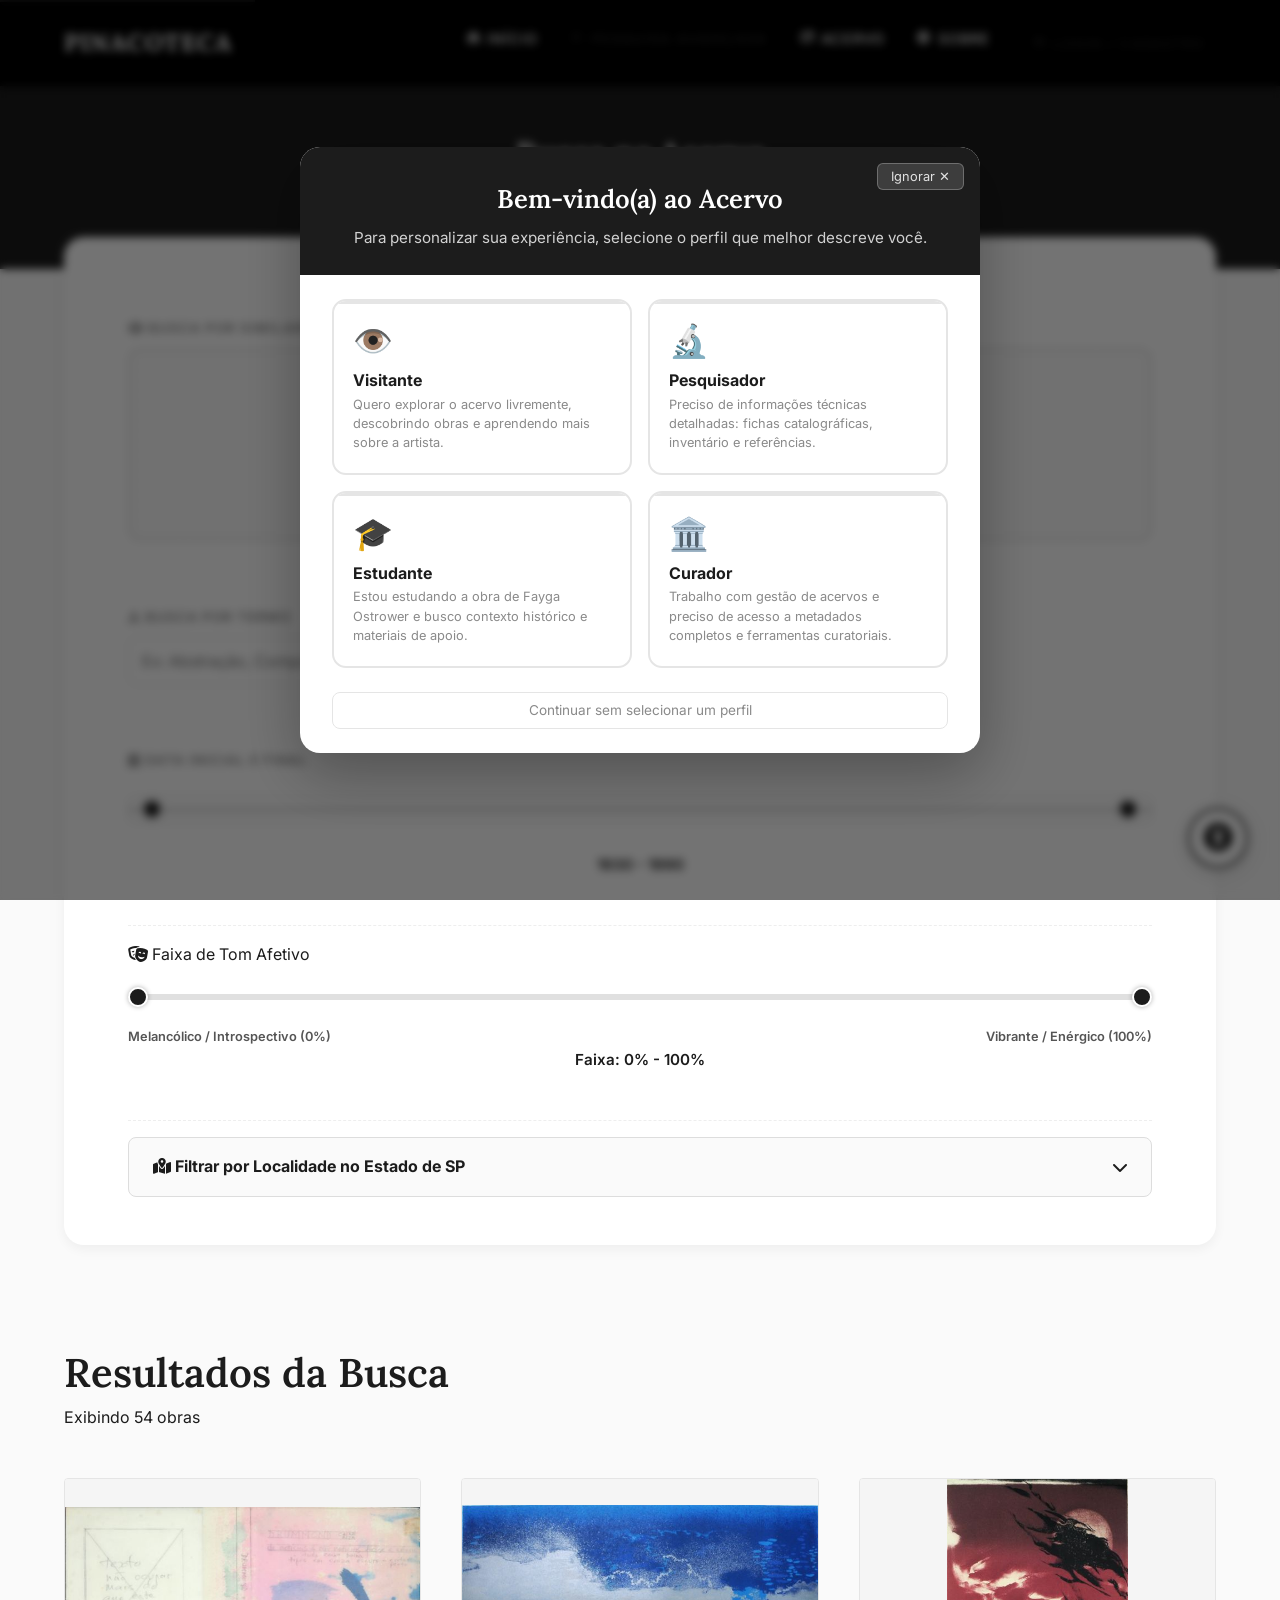
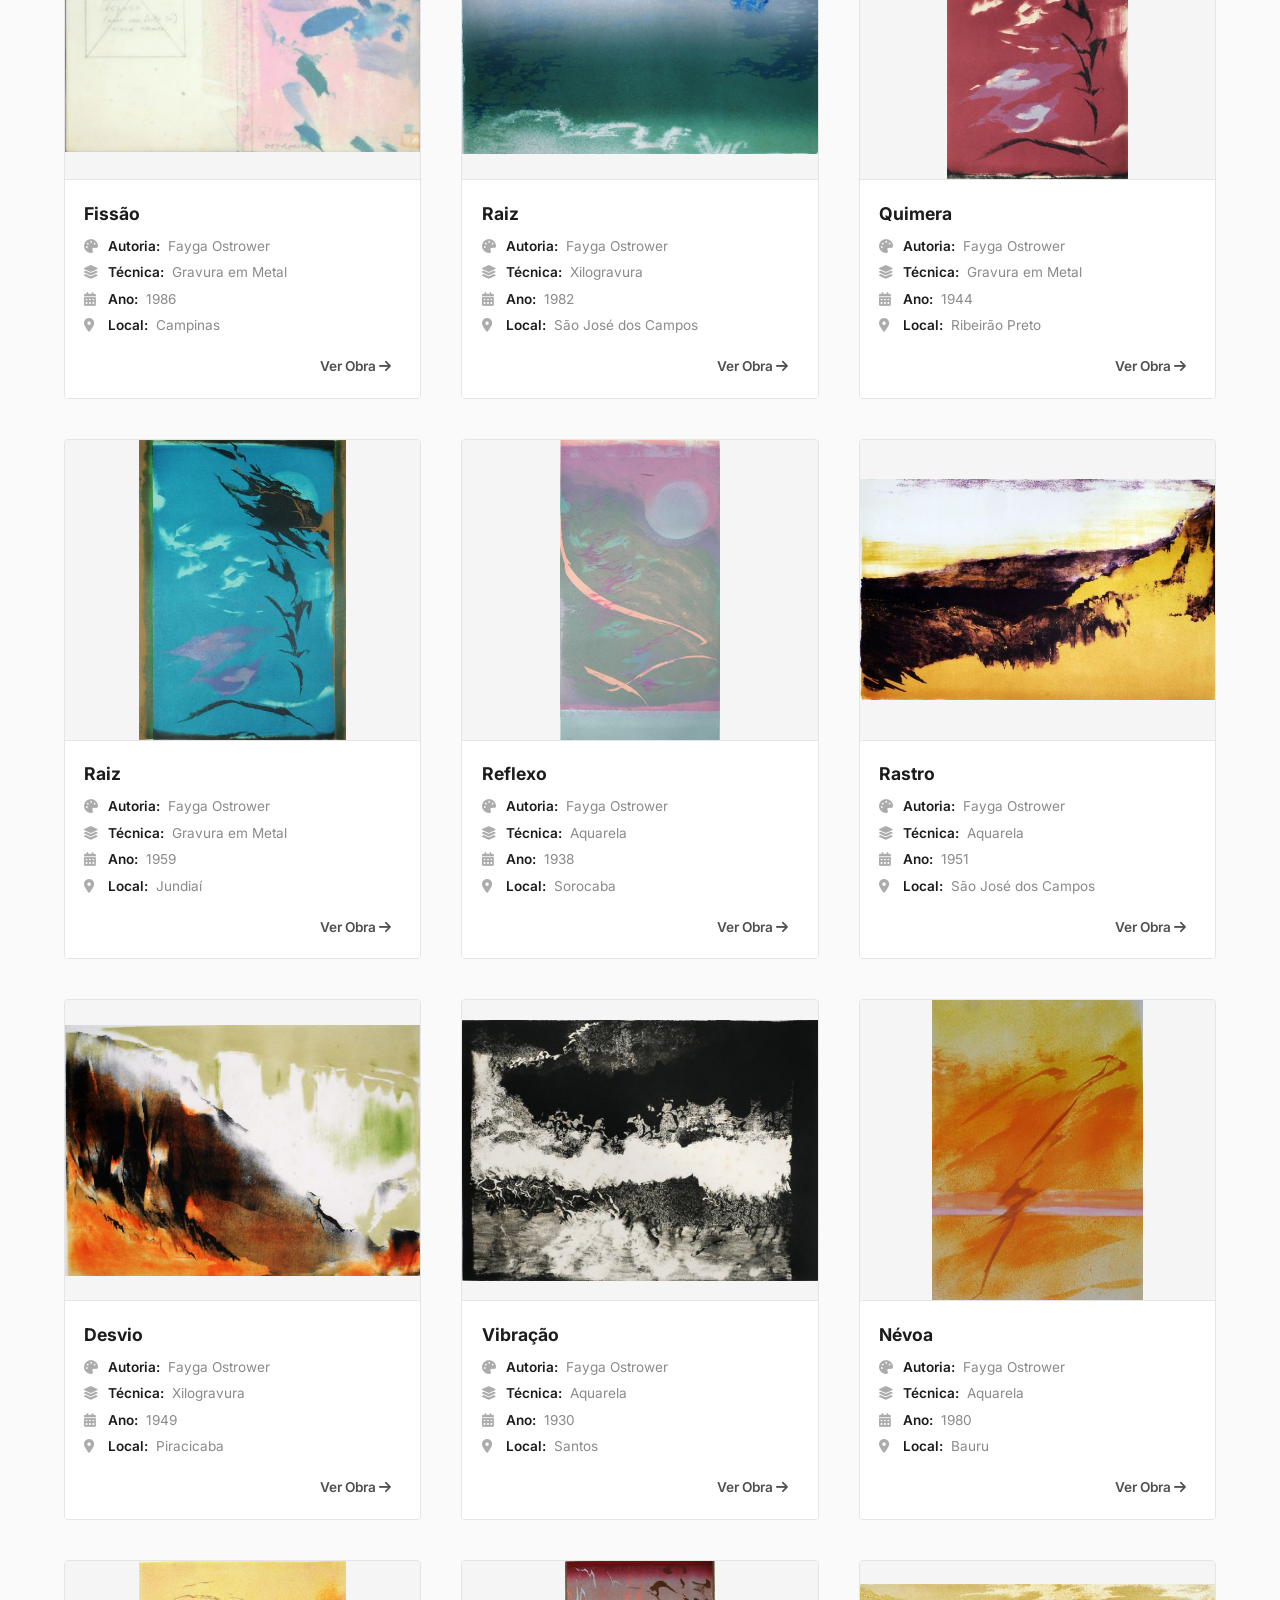
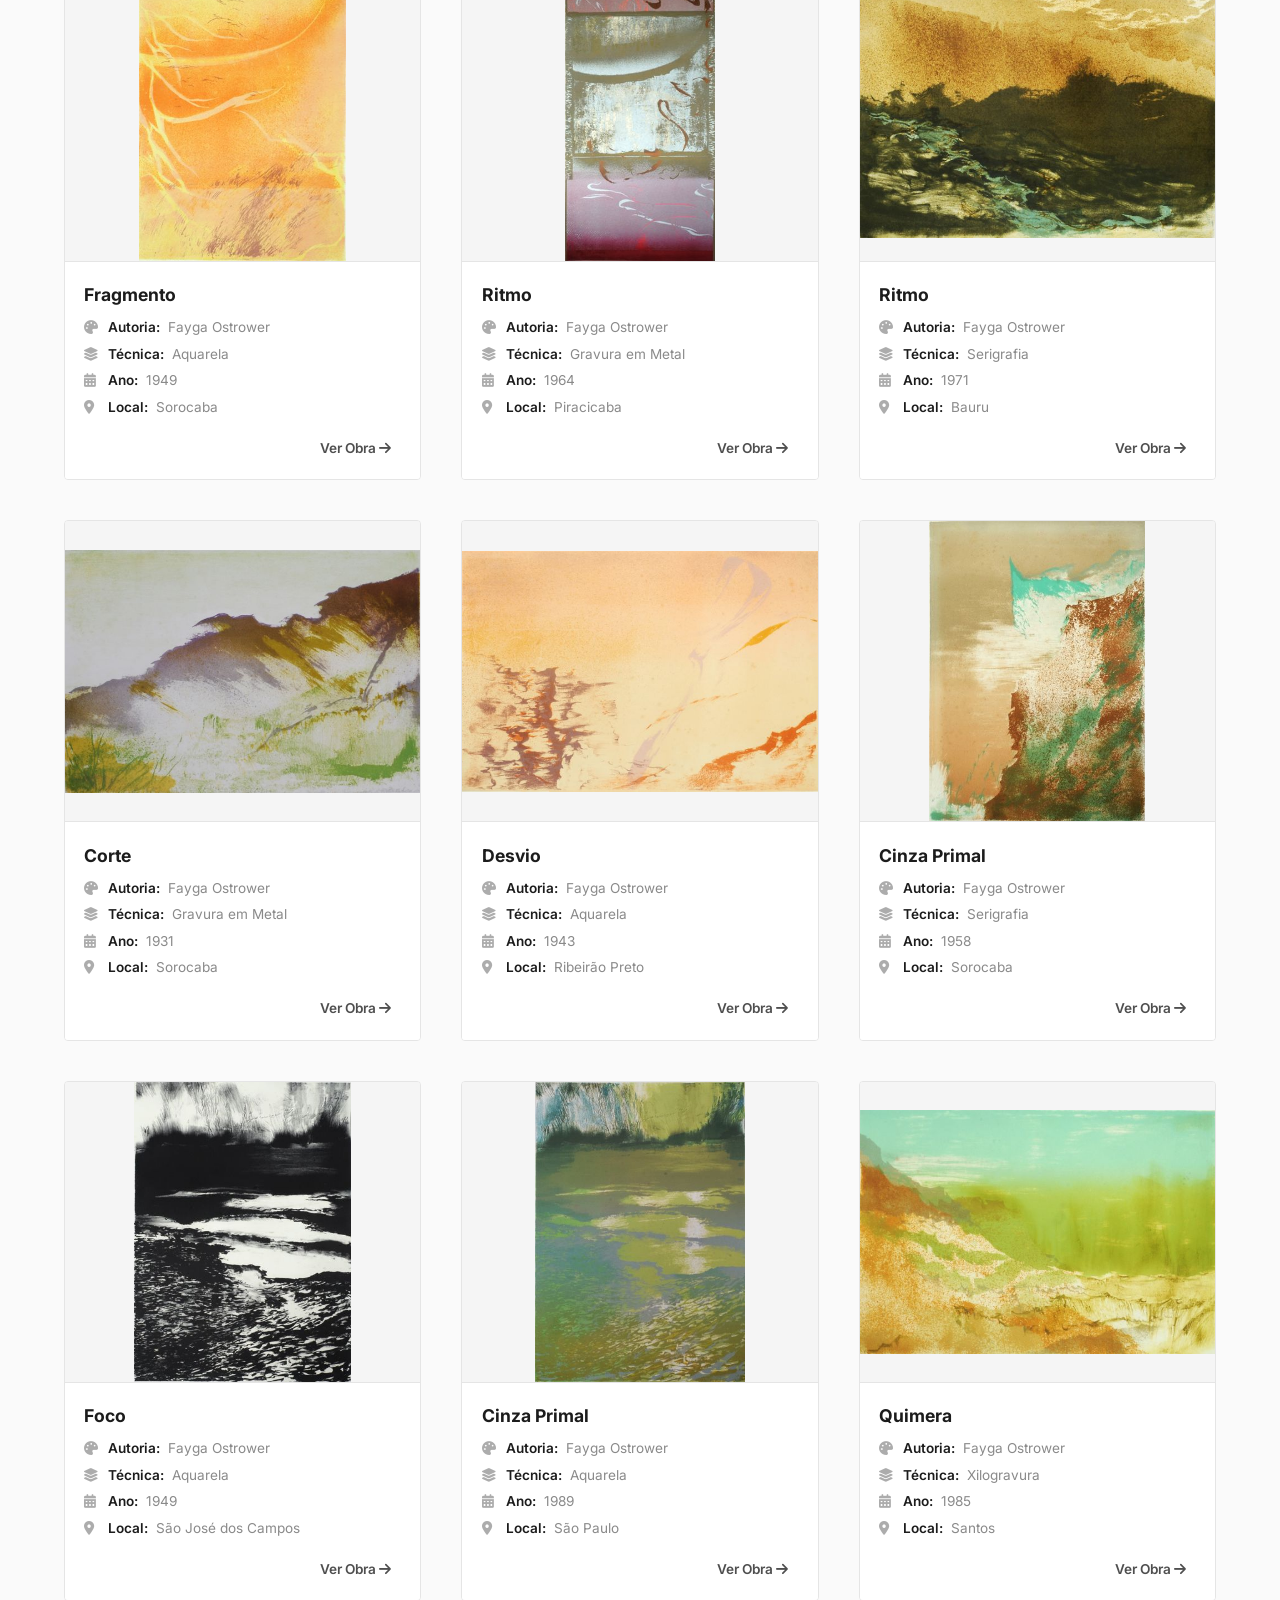
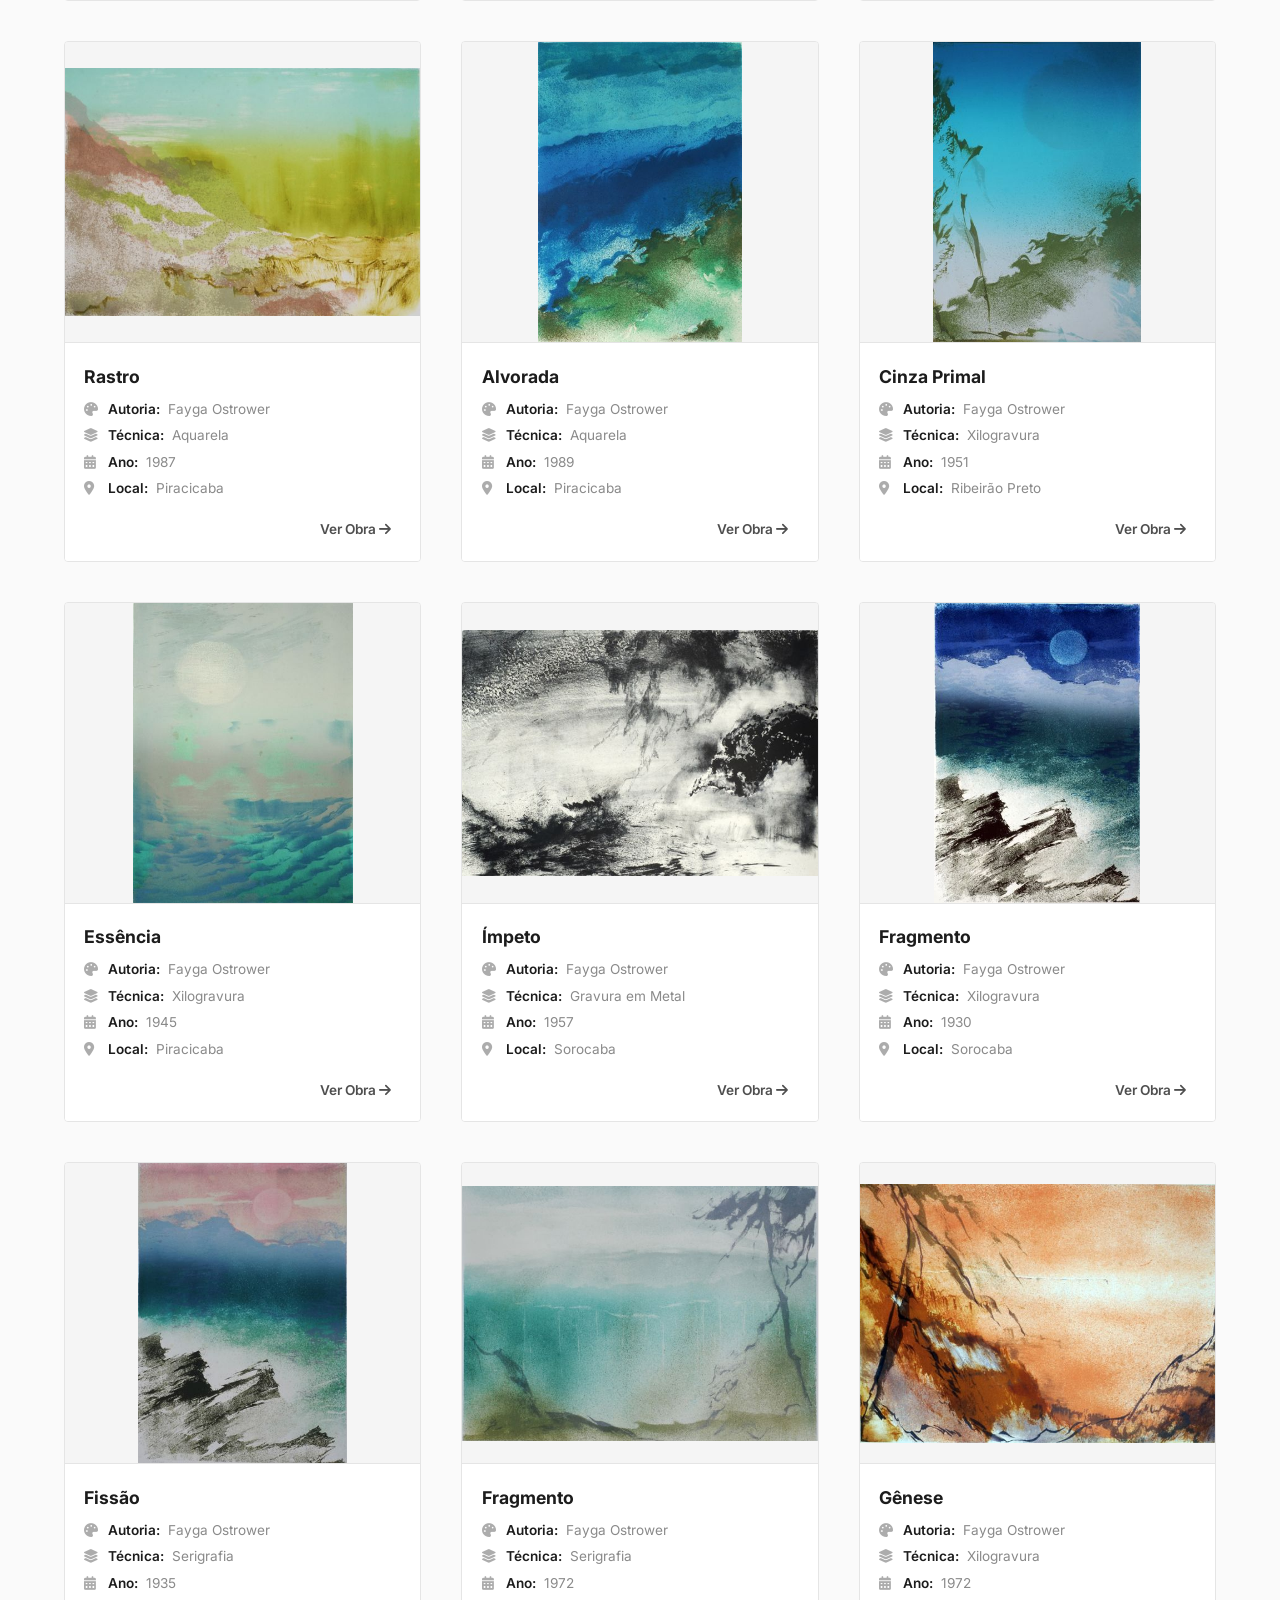
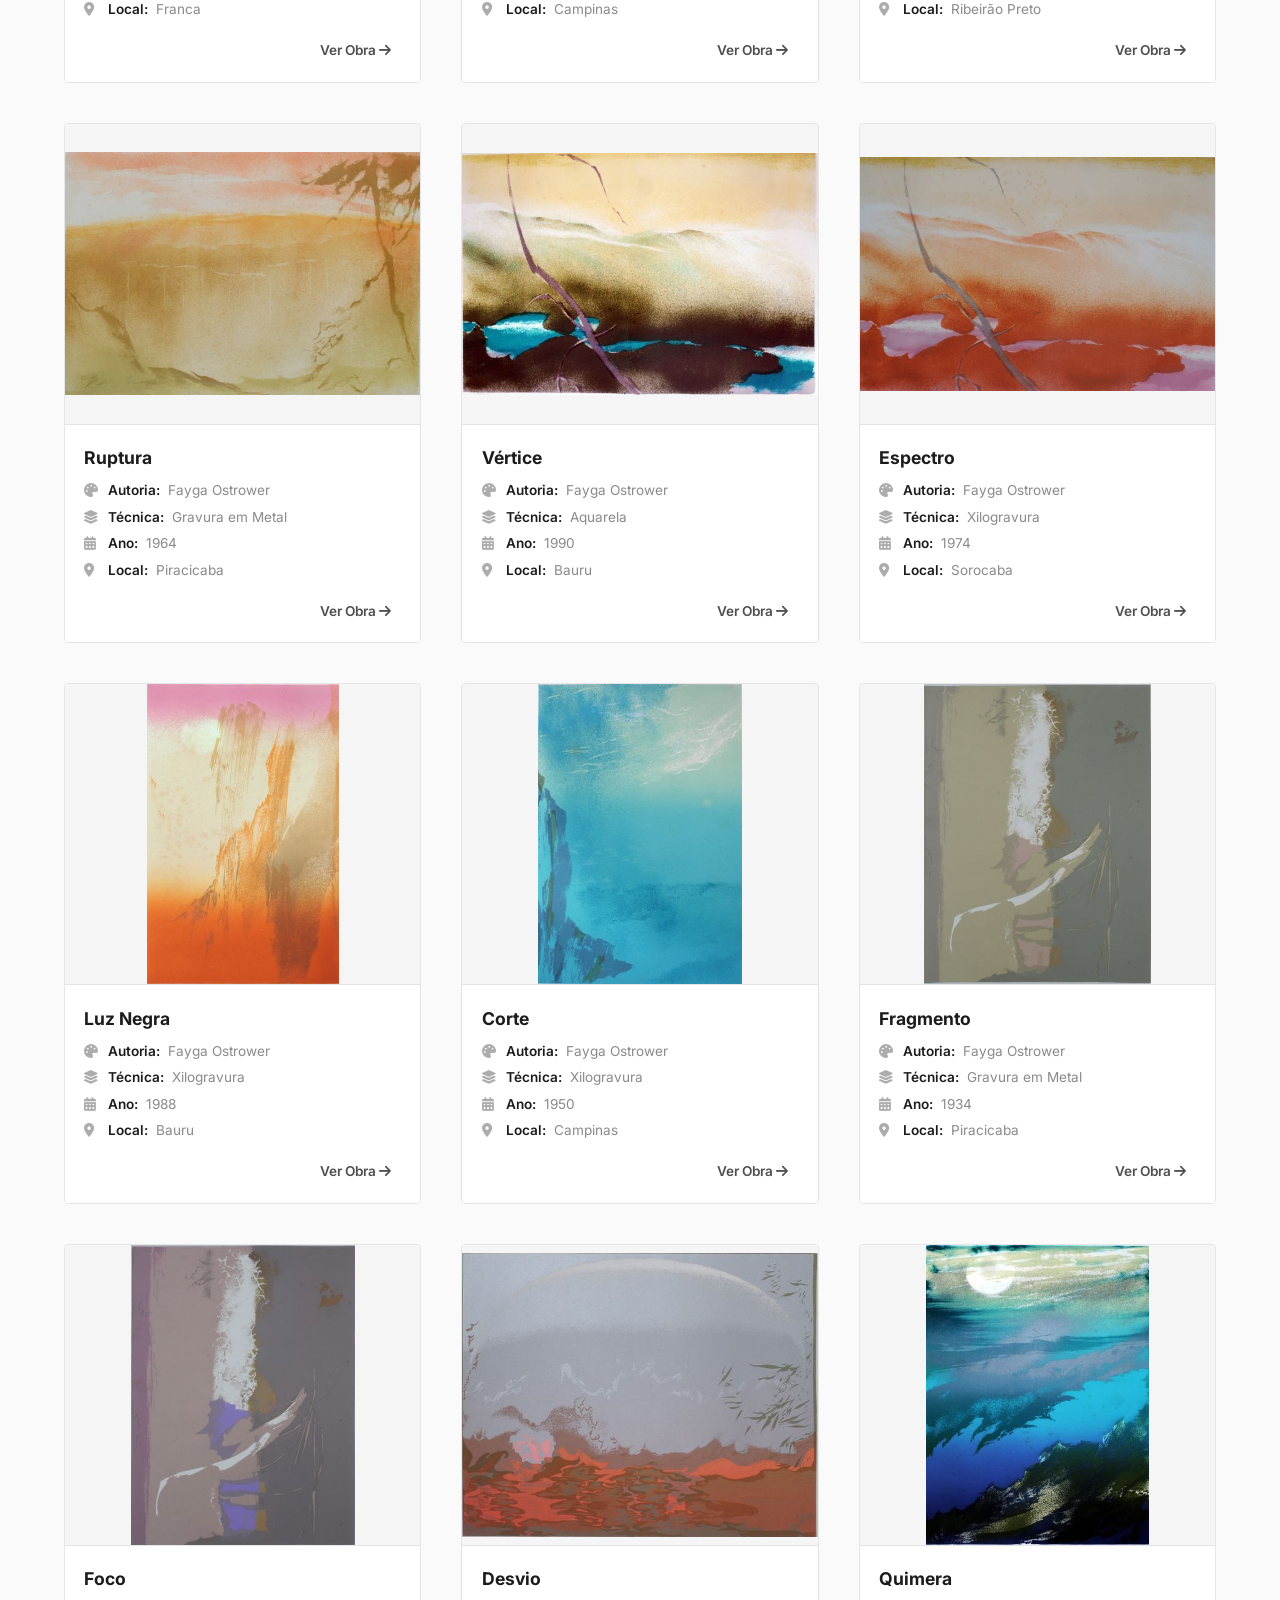
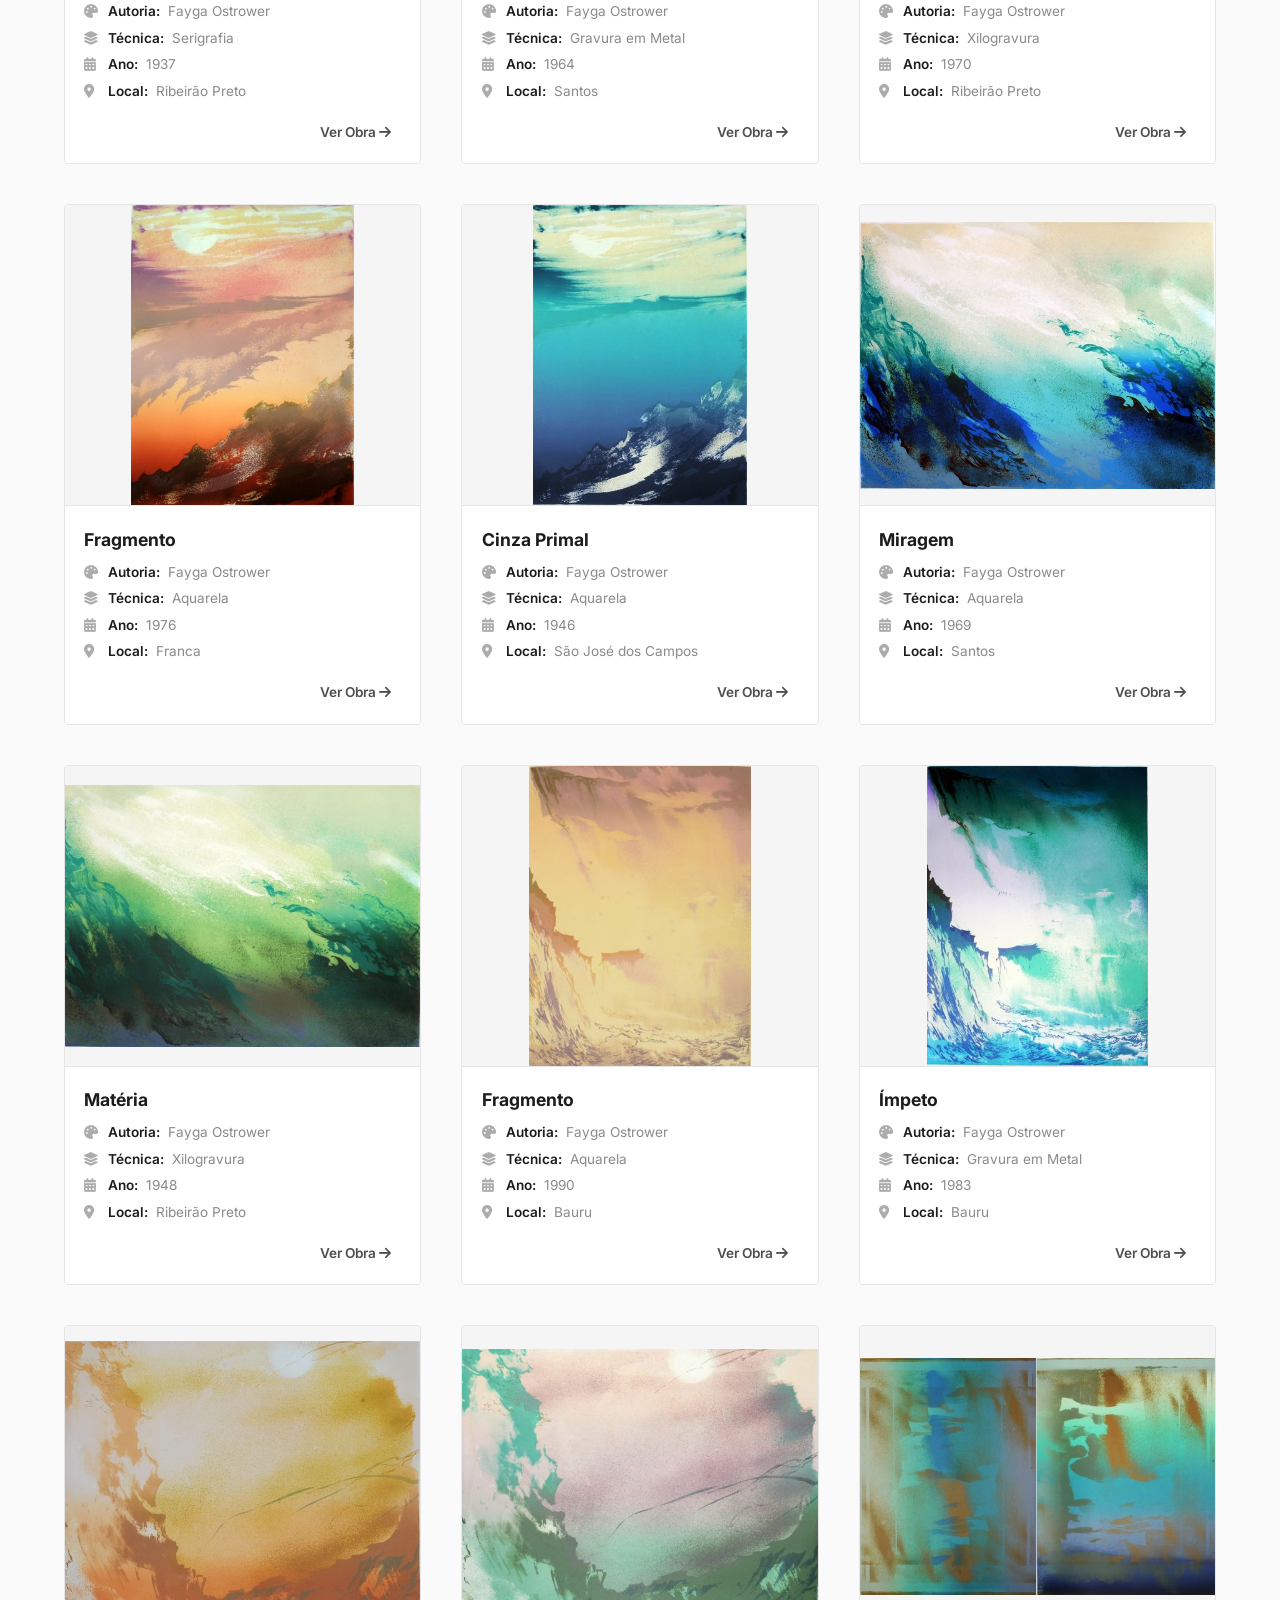
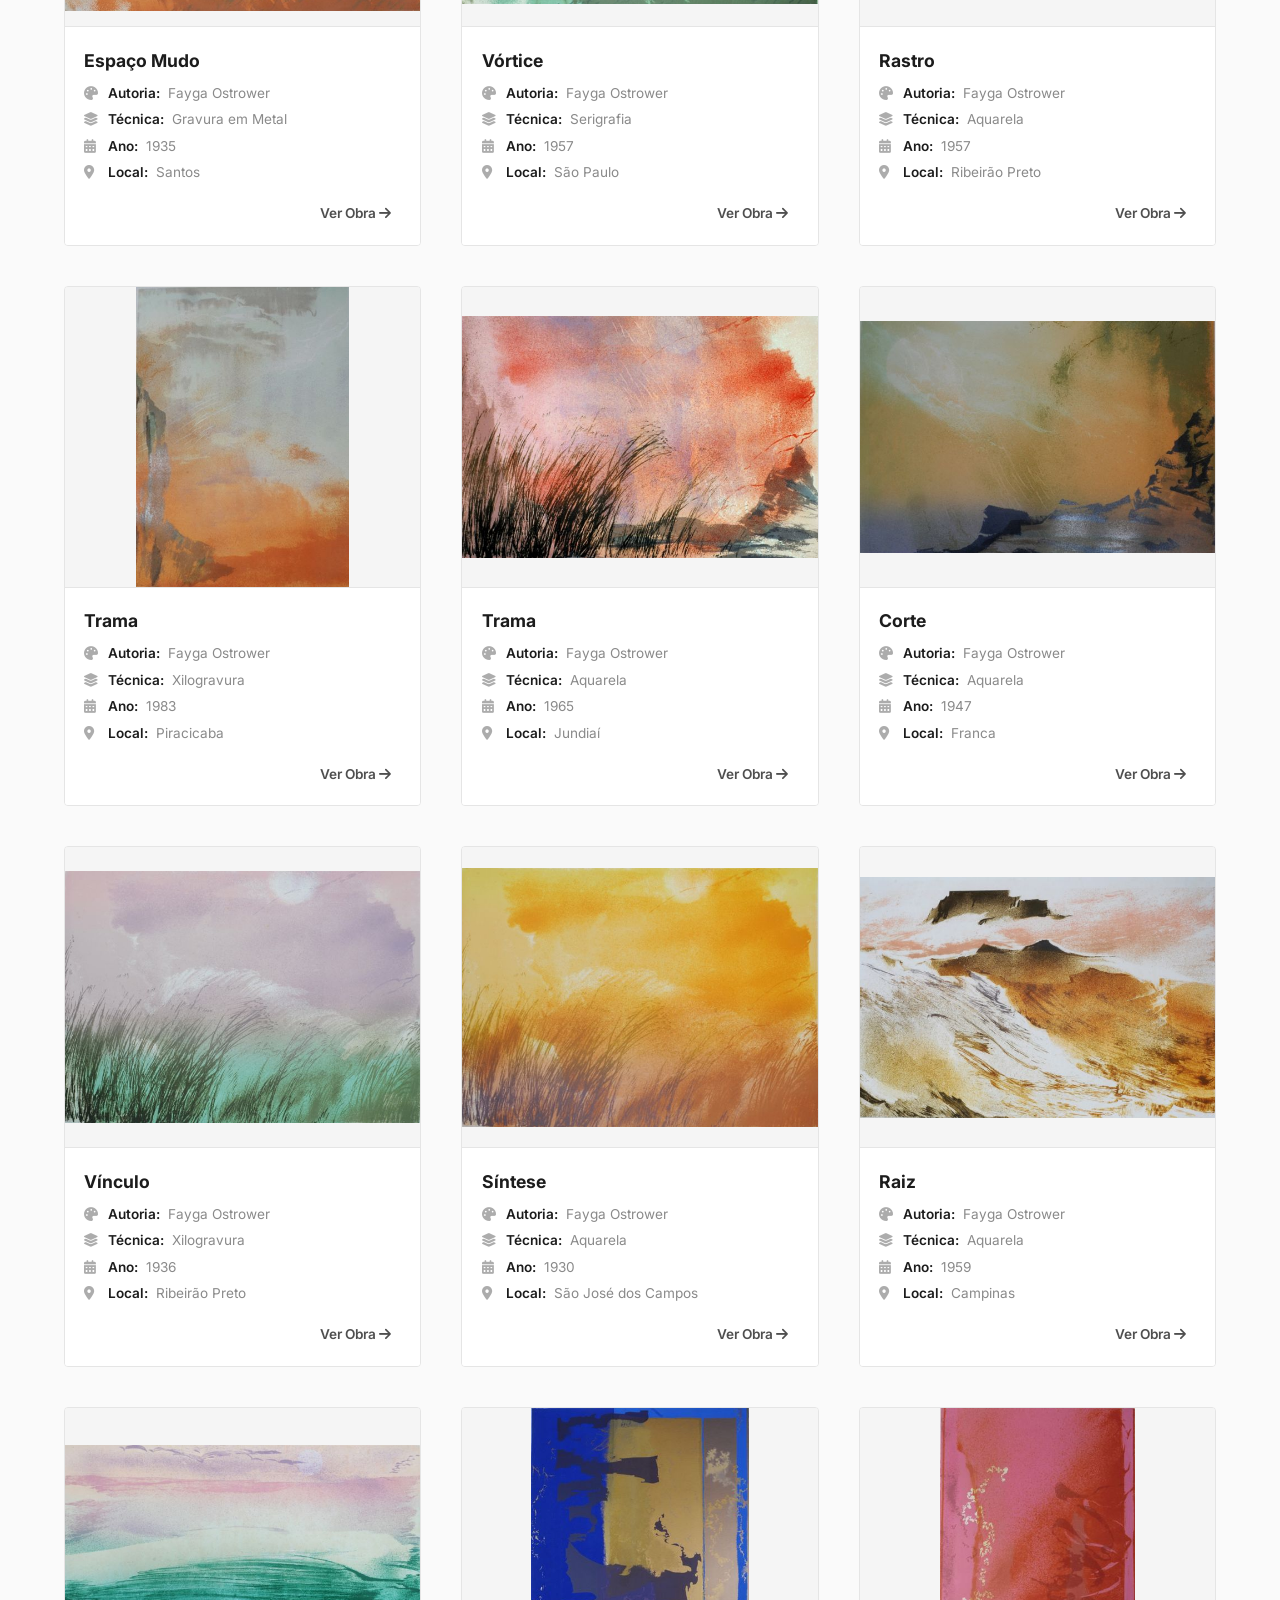
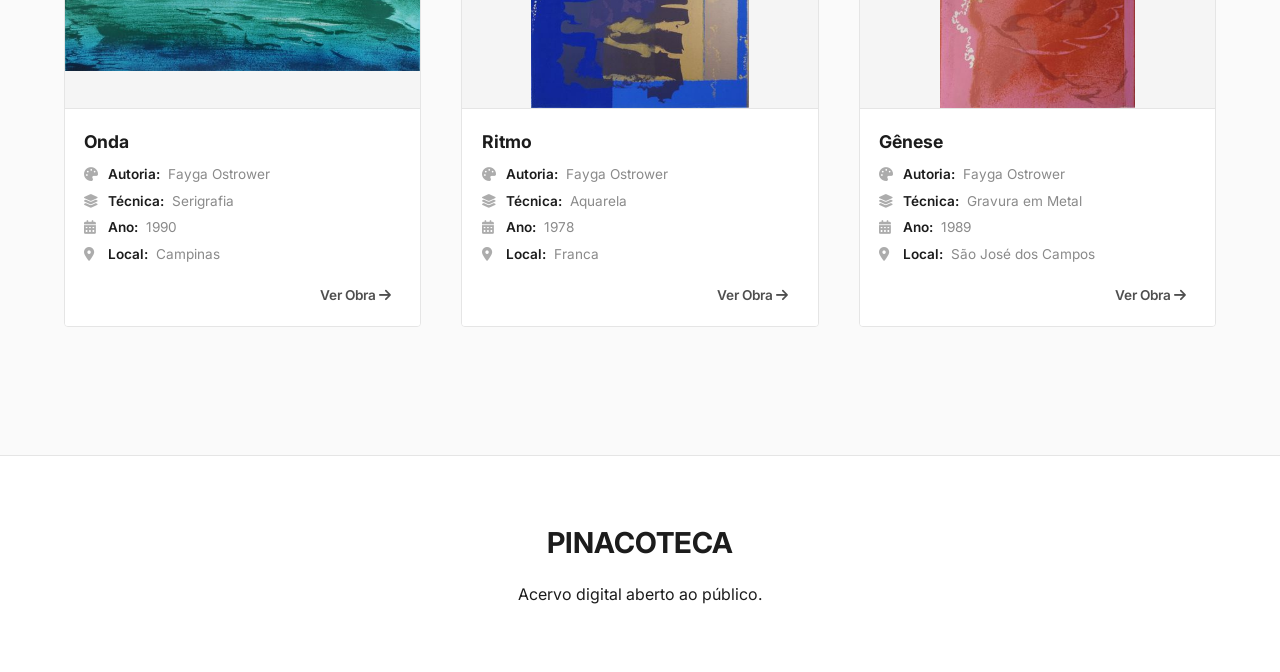
==== advanced-search.html @ 17065df4 "feat: protótipo Pinacoteca Fayga Ostrower - versão apresentação" ====
<!DOCTYPE html>
<html lang="pt-br">

<head>
    <meta charset="UTF-8">
    <meta name="viewport" content="width=device-width, initial-scale=1.0">
    <title>Pesquisa Avançada - Pinacoteca</title>
    <link rel="icon" type="image/svg+xml" href="favicon.svg">
    <link
        href="https://fonts.googleapis.com/css2?family=Lora:ital,wght@0,400;0,500;0,600;0,700;1,400&family=Inter:wght@300;400;500;600;700&display=swap"
        rel="stylesheet">
    <link rel="stylesheet" href="style.css">
    <link rel="stylesheet" href="https://cdnjs.cloudflare.com/ajax/libs/font-awesome/6.0.0/css/all.min.css">
    <style>
        .advanced-header {
            padding: 8rem 5% 4rem;
            background: var(--primary-color);
            color: var(--white);
            text-align: center;
        }

        .filter-section {
            background: var(--white);
            padding: 3rem 5%;
            margin: -2rem 5% 2rem;
            border-radius: 20px;
            box-shadow: var(--shadow);
            z-index: 10;
            position: relative;
        }

        .filter-grid {
            display: grid;
            grid-template-columns: repeat(auto-fit, minmax(200px, 1fr));
            gap: 2rem;
            align-items: flex-end;
        }

        .filter-group {
            display: flex;
            flex-direction: column;
            gap: 0.5rem;
        }

        .filter-group label {
            font-size: 0.85rem;
            font-weight: 600;
            color: var(--text-light);
            text-transform: uppercase;
            letter-spacing: 1px;
        }

        .filter-group input,
        .filter-group select {
            padding: 0.8rem;
            border: 1px solid #ddd;
            border-radius: 8px;
            font-family: 'Inter', sans-serif;
            font-size: 1rem;
            transition: var(--transition);
        }

        .filter-group input:focus,
        .filter-group select:focus {
            outline: none;
            border-color: var(--secondary-color);
            box-shadow: 0 0 0 3px rgba(227, 176, 75, 0.1);
        }

        /* Affective Tone Slider & Full Width block */
        .tone-slider-container,
        .full-width-filter {
            grid-column: 1 / -1;
            padding-top: 1rem;
            border-top: 1px dashed #eee;
            margin-top: 1rem;
        }

        .tone-labels {
            display: flex;
            justify-content: space-between;
            margin-bottom: 0.5rem;
            font-size: 0.9rem;
            font-style: italic;
            color: var(--text-light);
        }

        input[type="range"] {
            -webkit-appearance: none;
            appearance: none;
            width: 100%;
            height: 6px;
            background: #eee;
            border-radius: 5px;
            outline: none;
        }

        input[type="range"]::-webkit-slider-thumb {
            -webkit-appearance: none;
            appearance: none;
            width: 20px;
            height: 20px;
            background: var(--secondary-color);
            border-radius: 50%;
            cursor: pointer;
            transition: var(--transition);
        }

        input[type="range"]::-webkit-slider-thumb:hover {
            transform: scale(1.2);
            box-shadow: 0 0 10px rgba(0, 0, 0, 0.2);
        }

        /* Dual Slider specific CSS */
        .dual-range-slider {
            position: relative;
            width: 100%;
            height: 40px;
            margin-top: 10px;
            margin-bottom: 5px;
        }

        .slider-track {
            position: absolute;
            left: 0;
            right: 0;
            height: 6px;
            top: 50%;
            transform: translateY(-50%);
            background: #e0e0e0;
            border-radius: 4px;
        }

        .dual-range-slider input[type="range"] {
            position: absolute;
            width: 100%;
            pointer-events: none;
            background: none;
            appearance: none;
            -webkit-appearance: none;
            margin: 0;
            top: 50%;
            transform: translateY(-50%);
        }

        .dual-range-slider input[type="range"]::-webkit-slider-thumb {
            pointer-events: auto;
            -webkit-appearance: none;
            appearance: none;
            width: 20px;
            height: 20px;
            border-radius: 50%;
            background: var(--primary-color);
            cursor: pointer;
            border: 2px solid white;
            box-shadow: 0 0 5px rgba(0, 0, 0, 0.3);
        }

        .slider-values {
            text-align: center;
            font-size: 0.95rem;
            font-weight: 600;
            color: var(--primary-color);
            margin-top: 10px;
        }

        /* Map specific CSS */
        .map-container {
            position: relative;
            width: 100%;
            height: 400px;
            margin: 0 auto 1.5rem;
            background: #fafafa;
            border-radius: 12px;
            overflow: hidden;
            border: 1px solid #eee;
        }

        .sp-abstract-map {
            width: 100%;
            height: 100%;
            position: absolute;
            top: 0;
            left: 0;
            pointer-events: none;
        }

        .city-dot {
            position: absolute;
            width: 10px;
            height: 10px;
            background-color: #ccc;
            border: 1px solid #fff;
            border-radius: 50%;
            transform: translate(-50%, -50%);
            cursor: pointer;
            transition: all 0.3s ease;
            box-shadow: 0 2px 4px rgba(0, 0, 0, 0.1);
        }

        .city-dot:hover {
            transform: translate(-50%, -50%) scale(1.3);
            background-color: #888;
        }

        .city-dot.selected {
            background-color: var(--accent-color);
            transform: translate(-50%, -50%) scale(1.2);
            box-shadow: 0 0 0 4px rgba(0, 0, 0, 0.1);
        }

        .city-search-container {
            width: 100%;
            margin: 0 auto;
        }

        .autocomplete-dropdown {
            position: absolute;
            top: 100%;
            left: 0;
            right: 0;
            background: #fff;
            border: 1px solid #ddd;
            border-radius: 0 0 8px 8px;
            box-shadow: 0 4px 12px rgba(0, 0, 0, 0.1);
            max-height: 200px;
            overflow-y: auto;
            z-index: 1000;
        }

        .autocomplete-dropdown.hidden {
            display: none;
        }

        .autocomplete-item {
            padding: 0.8rem 1rem;
            cursor: pointer;
            border-bottom: 1px solid #f4f4f4;
            transition: background 0.2s;
        }

        .autocomplete-item:hover {
            background: #f9f9f9;
        }

        .selected-cities {
            display: flex;
            flex-wrap: wrap;
            gap: 0.5rem;
            margin-top: 1rem;
        }

        .city-chip {
            background: var(--accent-color);
            color: white;
            padding: 0.3rem 0.8rem;
            border-radius: 20px;
            font-size: 0.85rem;
            display: flex;
            align-items: center;
            gap: 0.5rem;
            animation: popIn 0.3s cubic-bezier(0.175, 0.885, 0.32, 1.275);
        }

        .city-chip i {
            cursor: pointer;
            font-size: 0.8rem;
        }

        @keyframes popIn {
            from {
                transform: scale(0.8);
                opacity: 0;
            }

            to {
                transform: scale(1);
                opacity: 1;
            }
        }
    </style>
</head>

<body>
    <a href="#main-content" class="skip-link">Pular para o conteúdo principal</a>
    <nav id="navbar" class="scrolled" aria-label="Navegação principal">
        <div class="logo">PINACOTECA</div>
        <ul class="nav-links">
            <li><a href="index.html" title="Início"><i class="fas fa-home"></i> <span class="nav-label">Início</span></a></li>
            <li><a href="advanced-search.html" style="color: var(--primary-color); font-weight: bold;" title="Pesquisa Avançada"><i class="fas fa-sliders"></i> <span class="nav-label">Pesquisa Avançada</span></a></li>
            <li><a href="#" title="Acervo"><i class="fas fa-images"></i> <span class="nav-label">Acervo</span></a></li>
            <li><a href="#" title="Sobre"><i class="fas fa-info-circle"></i> <span class="nav-label">Sobre</span></a></li>
            <li><a href="#" style="border: 1px solid rgba(0,0,0,0.3); padding: 4px 10px; border-radius: 4px; color: var(--primary-color);" title="Login / Cadastro"><i class="fas fa-user-circle"></i> <span class="nav-label">Login / Cadastro</span></a></li>
        </ul>
    </nav>

    <header class="advanced-header">
        <h1 class="serif">Busca no Acervo</h1>
        <p>Refine sua busca pelas obras da artista Fayga Ostrower.</p>
    </header>

    <section class="filter-section">
        <form id="advancedSearchForm" class="filter-grid" onsubmit="return false;">

            <div class="filter-group full-width-filter" style="margin-bottom: 2rem;">
                <label><i class="fas fa-eye"></i> Busca por Similaridade Visual</label>
                <div class="upload-area" id="uploadArea">
                    <div class="scanning-line"></div>
                    <div class="processing-overlay" id="processingOverlay">
                        <div class="spinner"></div>
                        <p style="color: var(--primary-color); font-weight: 600;">Analisando padrões visuais...</p>
                    </div>
                    <i class="fas fa-cloud-upload-alt upload-icon"></i>
                    <div class="upload-text">
                        <h3>Arraste uma imagem ou clique para selecionar</h3>
                        <p>Formatos aceitos: JPG, PNG. Tamanho máx: 5MB</p>
                    </div>
                    <input type="file" id="visualSearchInput" hidden accept="image/*">
                    
                    <div id="uploadPreviewContainer" class="upload-preview-container">
                        <button class="btn-remove-upload" id="btnRemoveUpload" title="Remover imagem">
                            <i class="fas fa-times"></i>
                        </button>
                        <img src="" alt="Preview" id="uploadPreview" class="upload-preview">
                        <div style="margin-top: 0.5rem; font-size: 0.8rem; color: var(--color-success); font-weight: 600;">
                            <i class="fas fa-check-circle"></i> Imagem carregada pronta para busca
                        </div>
                    </div>
                </div>
            </div>

            <div class="filter-group">
                <label for="filterTag"><i class="fas fa-font"></i> Busca por Termo</label>
                <input type="text" id="filterTag" placeholder="Ex: Abstração, Composição...">
            </div>

            <div class="filter-group">
                <label for="filterTechnique"><i class="fas fa-layer-group"></i> Técnica</label>
                <select id="filterTechnique">
                    <option value="">Todas as técnicas</option>
                    <option value="Xilogravura">Xilogravura</option>
                    <option value="Gravura em Metal">Gravura em Metal</option>
                    <option value="Aquarela">Aquarela</option>
                    <option value="Serigrafia">Serigrafia</option>
                </select>
            </div>

            <div class="filter-group full-width-filter"
                style="border-top: 1px dashed #eee; padding-top: 1rem; margin-top: 1rem;">
                <label><i class="fas fa-calendar-alt"></i> Data Inicial e Final</label>
                <div class="dual-range-slider">
                    <div class="slider-track"></div>
                    <input type="range" id="filterYearMin" min="1930" max="1990" value="1930" class="range-min">
                    <input type="range" id="filterYearMax" min="1930" max="1990" value="1990" class="range-max">
                </div>
                <div class="slider-values">
                    <span id="yearMinVal">1930</span> - <span id="yearMaxVal">1990</span>
                </div>
            </div>

            <div class="tone-slider-container">
                <label><i class="fas fa-masks-theater"></i> Faixa de Tom Afetivo</label>
                <div class="dual-range-slider">
                    <div class="slider-track"></div>
                    <input type="range" id="filterToneMin" min="0" max="100" value="0" class="range-min">
                    <input type="range" id="filterToneMax" min="0" max="100" value="100" class="range-max">
                </div>
                <div class="slider-values">
                    <span id="toneMinVal" style="float: left; color: #555; font-size: 0.8rem;">Melancólico /
                        Introspectivo (0%)</span>
                    <span id="toneMaxVal" style="float: right; color: #555; font-size: 0.8rem;">Vibrante / Enérgico
                        (100%)</span>
                    <div style="clear: both;"></div>
                    Faixa: <span id="toneRangeLabel">0% - 100%</span>
                </div>
            </div>

            <div class="filter-group full-width-filter map-filter-section"
                style="padding-top:1rem; margin-top:1rem; border-top: 1px dashed #eee;">
                <div class="accordion-header"
                    onclick="const b = document.getElementById('mapAccordion'); b.style.display = (b.style.display === 'none' ? 'block' : 'none'); const i = this.querySelector('i.fa-chevron-down, i.fa-chevron-up'); if(i){i.classList.toggle('fa-chevron-down'); i.classList.toggle('fa-chevron-up');}"
                    style="cursor: pointer; display: flex; justify-content: space-between; align-items: center; background: #fafafa; padding: 1rem 1.5rem; border-radius: 8px; border: 1px solid #ddd; font-weight: bold; color: var(--primary-color);">
                    <span><i class="fas fa-map-marked-alt"></i> Filtrar por Localidade no Estado de SP</span>
                    <i class="fas fa-chevron-down"></i>
                </div>

                <div id="mapAccordion" style="display: none; margin-top: 1.5rem;">
                    <div class="map-container" aria-label="Mapa interativo com cidades que possuem obras" tabindex="0">
                        <img src="https://servicodados.ibge.gov.br/api/v3/malhas/estados/35?formato=image/svg+xml"
                            alt="Mapa de São Paulo"
                            style="width: 100%; height: 100%; object-fit: contain; transform: scale(1.4); opacity: 0.15; position: absolute; top:0; left:0; pointer-events:none;">

                        <!-- City Dots -->
                        <div class="city-dot" data-city="Ribeirão Preto" style="top: 25%; left: 45%;"
                            title="Ribeirão Preto" tabindex="0" role="button" aria-pressed="false"></div>
                        <div class="city-dot" data-city="Franca" style="top: 15%; left: 52%;" title="Franca"
                            tabindex="0" role="button" aria-pressed="false"></div>
                        <div class="city-dot" data-city="Bauru" style="top: 45%; left: 35%;" title="Bauru" tabindex="0"
                            role="button" aria-pressed="false"></div>
                        <div class="city-dot" data-city="Piracicaba" style="top: 55%; left: 55%;" title="Piracicaba"
                            tabindex="0" role="button" aria-pressed="false"></div>
                        <div class="city-dot" data-city="Campinas" style="top: 60%; left: 59%;" title="Campinas"
                            tabindex="0" role="button" aria-pressed="false"></div>
                        <div class="city-dot" data-city="Sorocaba" style="top: 70%; left: 55%;" title="Sorocaba"
                            tabindex="0" role="button" aria-pressed="false"></div>
                        <div class="city-dot" data-city="Jundiaí" style="top: 64%; left: 61%;" title="Jundiaí"
                            tabindex="0" role="button" aria-pressed="false"></div>
                        <div class="city-dot" data-city="São Paulo" style="top: 68%; left: 63%;" title="São Paulo"
                            tabindex="0" role="button" aria-pressed="false"></div>
                        <div class="city-dot" data-city="São José dos Campos" style="top: 60%; left: 68%;"
                            title="São José dos Campos" tabindex="0" role="button" aria-pressed="false"></div>
                        <div class="city-dot" data-city="Santos" style="top: 72%; left: 64%;" title="Santos"
                            tabindex="0" role="button" aria-pressed="false"></div>
                    </div>

                    <div class="city-search-container">
                        <div class="city-input-wrapper" style="position: relative;">
                            <input type="text" id="citySearchInput"
                                placeholder="Busque e adicione uma cidade (ex: Campinas)" autocomplete="off">
                            <div id="cityAutocomplete" class="autocomplete-dropdown hidden"></div>
                        </div>
                        <div id="selectedCitiesContainer" class="selected-cities">
                            <!-- Chips selected cities will be appended here -->
                        </div>
                    </div>
                </div>
            </div>
        </form>
    </section>

    <main id="main-content" class="gallery-section">
        <div class="section-header">
            <div>
                <h2>Resultados da Busca</h2>
                <p id="resultsCount" class="text-light" aria-live="polite">Exibindo todas as obras</p>
            </div>
        </div>

        <div id="gallery" class="gallery-grid">
            <!-- Cards will be injected by JavaScript -->
        </div>
    </main>

    <footer>
        <div class="footer-logo">PINACOTECA</div>
        <p>Acervo digital aberto ao público.</p>
    </footer>

    <!-- Accessibility Floating Button (panel injected by accessibility.js) -->
    <div class="acc-trigger" role="button" aria-label="Menu de Acessibilidade" aria-expanded="false" tabindex="0">
        <i class="fas fa-universal-access"></i>
        <div class="acc-tooltip">Acessibilidade</div>
    </div>

    <script src="script.js"></script>
    <script src="accessibility.js"></script>
    <script src="profile.js"></script>
</body>

</html>
---- style.css ----
@import url('https://fonts.googleapis.com/css2?family=Lora:ital,wght@0,400;0,500;0,600;0,700;1,400&family=Inter:wght@300;400;500;600;700&display=swap');
:root {
    /* 2.1 Superficies */
    --bg-color: #FAFAFA;
    --white: #FFFFFF;
    --border-color: #E5E5E5;

    /* 2.2 Hierarquia de Textos */
    --primary-color: #1C1C1C; /* Preto Grafite */
    --text-color: #1C1C1C;
    --text-medium: #4F4F4F; /* Cinza Medio */
    --text-light: #8A8A8A; /* Cinza Claro (Metadata) */

    /* 2.3 Escala de Destaque Mapeada */
    --accent-color: #3D5A80;    /* Azul Ardósia — Primária */
    --accent-hover: #5B7FA6;    /* Claro */
    --accent-active: #2B4560;   /* Escuro */
    --accent-highlight: #C8D8EA; /* Suave */
    --disabled: #BDBDBD;

    /* 2.4 Cores Semanticas */
    --color-error: #D64545;
    --color-success: #2E7D32;
    --color-warning: #ED6C02;
    --color-info: #0288D1;

    /* Miscelanea */
    --glass-bg: rgba(255, 255, 255, 0.9);
    --glass-border: rgba(0, 0, 0, 0.1);
    --shadow: 0 4px 12px 0 rgba(0, 0, 0, 0.05);
    --transition: all 0.3s cubic-bezier(0.25, 0.8, 0.25, 1);
    --focus-ring: 0 0 0 2px var(--accent-hover);
}

/* Skip Link */
.skip-link {
    position: absolute;
    top: -40px;
    left: 0;
    background: var(--primary-color);
    color: var(--white);
    padding: 8px;
    z-index: 2000;
    transition: top 0.3s;
    text-decoration: none;
    font-weight: 600;
}

.skip-link:focus {
    top: 0;
}

* {
    margin: 0;
    padding: 0;
    box-sizing: border-box;
}

*:focus-visible {
    outline: 2px solid var(--accent-hover);
    outline-offset: 2px;
}

body {
    font-family: 'Inter', sans-serif;
    background-color: var(--bg-color);
    color: var(--text-color);
    line-height: 1.6;
    overflow-x: hidden;
}

h1, h2, h3, .serif, .logo {
    font-family: 'Lora', serif;
    font-weight: 600;
}

/* Navigation */
nav {
    display: flex;
    justify-content: space-between;
    align-items: center;
    padding: 1.5rem 5%;
    position: fixed;
    top: 0;
    width: 100%;
    z-index: 1000;
    background: #000;
    transition: var(--transition);
    box-shadow: 0 2px 10px rgba(0,0,0,0.2);
}

nav.scrolled {
    background: #000;
    box-shadow: 0 4px 15px rgba(0,0,0,0.4);
}

.logo {
    font-size: 1.5rem;
    font-weight: 700;
    color: #fff;
    letter-spacing: 1px;
    display: flex;
    align-items: center;
    gap: 0.5rem;
}

.logo i {
    color: #ccc;
}

.nav-links {
    display: flex;
    gap: 2rem;
    list-style: none;
}

.nav-links a {
    text-decoration: none;
    color: #fff;
    font-weight: 500;
    font-size: 0.9rem;
    text-transform: uppercase;
    letter-spacing: 1px;
    transition: var(--transition);
    display: flex;
    align-items: center;
    gap: 0.4rem;
}

.nav-links a i {
    font-size: 0.8rem;
    opacity: 0.7;
}

.nav-links a:hover {
    color: var(--secondary-color);
}

/* Hero Section */
.hero {
    height: 40vh;
    display: flex;
    flex-direction: column;
    justify-content: center;
    align-items: center;
    text-align: center;
    padding: 0 5%;
    background: var(--bg-color);
    color: var(--primary-color);
    position: relative;
    margin-bottom: 2rem;
    margin-top: 80px; /* offset for nav */
}

.hero::after {
    display: none;
}

.hero h1 {
    font-size: 3.5rem;
    margin-bottom: 1rem;
    font-weight: 700;
    letter-spacing: -1px;
}

.hero p {
    font-size: 1.1rem;
    max-width: 600px;
    margin-bottom: 2rem;
    font-weight: 400;
    color: var(--text-light);
}

/* Search Bar */
.search-container {
    width: 100%;
    max-width: 700px;
    position: relative;
}

.search-bar {
    width: 100%;
    padding: 1rem 1.5rem;
    padding-left: 3.5rem;
    border-radius: 4px;
    border: 1px solid #ccc;
    background: var(--white);
    font-size: 1rem;
    font-family: 'Inter', sans-serif;
    box-shadow: 0 2px 8px rgba(0,0,0,0.05);
    transition: var(--transition);
}

.search-bar:focus {
    outline: none;
    box-shadow: 0 4px 12px rgba(0,0,0,0.1);
    border-color: var(--primary-color);
}

.search-icon {
    position: absolute;
    left: 1.5rem;
    top: 50%;
    transform: translateY(-50%);
    color: var(--primary-color);
    font-size: 1.2rem;
}

/* Gallery Section */
.gallery-section {
    padding: 4rem 5%;
}

.section-header {
    margin-bottom: 3rem;
    display: flex;
    justify-content: space-between;
    align-items: flex-end;
}

.section-header h2 {
    font-size: 2.5rem;
    color: var(--primary-color);
}

.gallery-grid {
    display: grid;
    grid-template-columns: repeat(auto-fill, minmax(300px, 1fr));
    gap: 2.5rem;
}

.card {
    background: var(--white);
    border: 1px solid var(--border-color);
    border-radius: 4px;
    overflow: hidden;
    transition: var(--transition);
    cursor: pointer;
    display: flex;
    flex-direction: column;
}

.card:hover {
    box-shadow: var(--shadow);
    transform: translateY(-2px);
}

.card-image {
    width: 100%;
    height: 300px;
    overflow: hidden;
    background: #f5f5f5;
}

.card-image img {
    width: 100%;
    height: 100%;
    object-fit: contain;
    transition: var(--transition);
}

.card:hover .card-image img {
    transform: scale(1.05);
}

.similarity-overlay {
    position: absolute;
    bottom: 0; left: 0; right: 0;
    background: rgba(0,0,0,0.85);
    color: var(--white);
    padding: 0.8rem;
    font-size: 0.85rem;
    font-family: 'Inter', sans-serif;
    text-align: center;
    transform: translateY(100%);
    opacity: 0;
    transition: all 0.3s ease;
    z-index: 10;
}

.card:hover .similarity-overlay {
    transform: translateY(0);
    opacity: 1;
}

#related-gallery {
    grid-template-columns: repeat(4, 1fr);
    gap: 1.5rem;
}
#related-gallery .card-image {
    height: 200px;
}
@media (max-width: 900px) {
    #related-gallery {
        grid-template-columns: repeat(2, 1fr);
    }
}
@media (max-width: 500px) {
    #related-gallery {
        grid-template-columns: 1fr;
    }
}

.card-info {
    padding: 1.2rem;
    background: var(--white);
    color: var(--text-color);
    border-top: 1px solid var(--border-color);
    display: flex;
    flex-direction: column;
    flex-grow: 1;
}

.card-title {
    font-size: 1.1rem;
    margin-bottom: 0.5rem;
    font-family: 'Inter', sans-serif;
    font-weight: 700;
}

.card-meta {
    font-size: 0.85rem;
    font-family: 'Inter', sans-serif;
    color: var(--text-light);
    display: flex;
    flex-direction: column;
    gap: 0.3rem;
    margin-top: auto;
}

.card-meta span {
    display: flex;
    align-items: center;
    gap: 0.5rem;
}

.card-meta span b {
    font-weight: 600;
    color: var(--primary-color);
}

/* =========================================================
   Accessibility Panel
   ========================================================= */
.acc-trigger {
    position: fixed;
    bottom: 2rem;
    right: 2rem;
    width: 60px;
    height: 60px;
    background: var(--white);
    color: var(--primary-color);
    border-radius: 50%;
    display: flex;
    justify-content: center;
    align-items: center;
    font-size: 1.8rem;
    cursor: pointer;
    box-shadow: 0 4px 20px rgba(0,0,0,0.15);
    z-index: 2000;
    transition: var(--transition);
    border: 2px solid var(--primary-color);
}

.acc-trigger:hover,
.acc-trigger.active {
    transform: scale(1.1);
    background: var(--primary-color);
    color: var(--white);
}

.acc-tooltip {
    position: absolute;
    right: 70px;
    bottom: 15px;
    background: var(--primary-color);
    color: var(--white);
    padding: 0.5rem 1rem;
    border-radius: 8px;
    font-size: 0.8rem;
    white-space: nowrap;
    opacity: 0;
    transform: translateX(20px);
    transition: var(--transition);
    pointer-events: none;
}

.acc-trigger:hover .acc-tooltip {
    opacity: 1;
    transform: translateX(0);
}

/* Accessibility Panel Popup */
.acc-panel {
    position: fixed;
    bottom: 7rem;
    right: 2rem;
    width: 320px;
    background: var(--white);
    border-radius: 16px;
    box-shadow: 0 8px 40px rgba(0,0,0,0.18);
    z-index: 1999;
    border: 1px solid var(--border-color);
    padding: 0;
    overflow: hidden;
    /* Hidden by default */
    opacity: 0;
    transform: translateY(20px) scale(0.95);
    pointer-events: none;
    transition: opacity 0.25s ease, transform 0.25s ease;
}

.acc-panel.open {
    opacity: 1;
    transform: translateY(0) scale(1);
    pointer-events: all;
}

.acc-panel-header {
    background: var(--primary-color);
    color: var(--white);
    padding: 1.2rem 1.5rem;
    display: flex;
    align-items: center;
    justify-content: space-between;
}

.acc-panel-header h3 {
    font-family: 'Inter', sans-serif;
    font-size: 1rem;
    font-weight: 600;
    display: flex;
    align-items: center;
    gap: 0.5rem;
}

.acc-panel-close {
    background: none;
    border: none;
    color: rgba(255,255,255,0.7);
    cursor: pointer;
    font-size: 1rem;
    padding: 4px;
    border-radius: 4px;
    transition: color 0.2s;
}

.acc-panel-close:hover { color: white; }

.acc-panel-body {
    padding: 1.2rem 1.5rem;
    display: flex;
    flex-direction: column;
    gap: 1.2rem;
}

.acc-option-label {
    font-size: 0.8rem;
    font-weight: 700;
    text-transform: uppercase;
    letter-spacing: 0.8px;
    color: var(--text-light);
    margin-bottom: 0.5rem;
    display: flex;
    align-items: center;
    gap: 0.4rem;
}

.acc-option-group {
    border-bottom: 1px solid var(--border-color);
    padding-bottom: 1.2rem;
}

.acc-option-group:last-child {
    border-bottom: none;
    padding-bottom: 0;
}

/* Font size buttons */
.acc-btn-group {
    display: flex;
    gap: 0.5rem;
}

.acc-btn {
    flex: 1;
    padding: 0.5rem;
    border: 1px solid var(--border-color);
    border-radius: 8px;
    background: var(--bg-color);
    cursor: pointer;
    font-family: 'Inter', sans-serif;
    font-size: 0.85rem;
    color: var(--text-color);
    display: flex;
    align-items: center;
    justify-content: center;
    gap: 0.4rem;
    transition: var(--transition);
}

.acc-btn:hover {
    border-color: var(--accent-color);
    color: var(--accent-color);
    background: rgba(61,90,128,0.05);
}

.acc-btn.active {
    background: var(--primary-color);
    color: var(--white);
    border-color: var(--primary-color);
}

/* Toggle switch */
.acc-toggle-row {
    display: flex;
    align-items: center;
    justify-content: space-between;
    font-size: 0.9rem;
    color: var(--text-medium);
    font-weight: 500;
}

.acc-switch {
    position: relative;
    width: 44px;
    height: 24px;
}

.acc-switch input { opacity: 0; width: 0; height: 0; }

.acc-switch-slider {
    position: absolute;
    cursor: pointer;
    inset: 0;
    background: #ccc;
    border-radius: 24px;
    transition: 0.3s;
}

.acc-switch-slider::before {
    content: '';
    position: absolute;
    height: 18px;
    width: 18px;
    left: 3px;
    bottom: 3px;
    background: white;
    border-radius: 50%;
    transition: 0.3s;
}

.acc-switch input:checked + .acc-switch-slider {
    background: var(--accent-color);
}

.acc-switch input:checked + .acc-switch-slider::before {
    transform: translateX(20px);
}

/* Reset button */
.acc-reset-btn {
    width: 100%;
    padding: 0.7rem;
    border: 1px solid var(--border-color);
    border-radius: 8px;
    background: none;
    cursor: pointer;
    font-family: 'Inter', sans-serif;
    font-size: 0.85rem;
    color: var(--text-light);
    transition: var(--transition);
    display: flex;
    align-items: center;
    justify-content: center;
    gap: 0.5rem;
}

.acc-reset-btn:hover {
    border-color: var(--color-error);
    color: var(--color-error);
    background: rgba(214,69,69,0.05);
}

/* Global Body Modifiers (applied by JS) */
body.acc-large-text { font-size: 1.15rem !important; }
body.acc-large-text .card-title { font-size: 1.25rem !important; }
body.acc-large-text .card-meta { font-size: 1rem !important; }
body.acc-large-text h1 { font-size: 4rem !important; }

body.acc-xlarge-text { font-size: 1.3rem !important; }
body.acc-xlarge-text .card-title { font-size: 1.4rem !important; }
body.acc-xlarge-text .card-meta { font-size: 1.1rem !important; }
body.acc-xlarge-text h1 { font-size: 4.5rem !important; }

body.acc-high-contrast {
    --bg-color: #000000 !important;
    --white: #111111 !important;
    --text-color: #FFFFFF !important;
    --text-light: #DDDDDD !important;
    --border-color: #555555 !important;
    --primary-color: #FFFFFF !important;
    filter: contrast(1.4);
}

body.acc-dyslexia-font * {
    font-family: 'Arial', sans-serif !important;
    letter-spacing: 0.08em !important;
    word-spacing: 0.2em !important;
    line-height: 1.9 !important;
}

body.acc-reduced-motion * {
    animation: none !important;
    transition: none !important;
}

body.acc-large-cursor {
    cursor: url("data:image/svg+xml,%3Csvg xmlns='http://www.w3.org/2000/svg' width='32' height='32' viewBox='0 0 32 32'%3E%3Cpath d='M 0,0 L 0,24 L 6,18 L 11,30 L 15,28 L 10,16 L 18,16 Z' fill='black' stroke='white' stroke-width='1'/%3E%3C/svg%3E"), auto !important;
}

/* Footer */
footer {
    padding: 4rem 5%;
    background: var(--white);
    color: var(--primary-color);
    text-align: center;
    margin-top: 4rem;
    border-top: 1px solid var(--border-color);
}

.footer-logo {
    font-family: 'Inter', sans-serif;
    font-weight: 700;
    font-size: 1.8rem;
    margin-bottom: 1rem;
}

.copyright {
    font-size: 0.8rem;
    opacity: 0.6;
    margin-top: 2rem;
}

/* Responsive */

/* --- Breakpoint intermediário: ícones apenas (sem quebra de linha) --- */
@media (max-width: 1050px) {
    .nav-label { display: none; }
    .nav-links { gap: 0.2rem; }
    .nav-links a { padding: 0.4rem 0.6rem; font-size: 1rem; }
    .profile-badge-label { display: none; }
    .profile-badge { padding: 0.3rem 0.5rem; }
}

/* --- Mobile: esconde nav completamente --- */
@media (max-width: 768px) {
    .hero h1 { font-size: 2.5rem; }
    .nav-links { display: none; }
    .gallery-grid { grid-template-columns: 1fr; }
}

/* Taxonomy of Interactive Elements & Buttons */
button, .btn, .btn-primary, .btn-secondary, .btn-ghost, .author-chip, .city-chip {
    transition: var(--transition);
    cursor: pointer;
    font-family: 'Inter', sans-serif;
}

/* Base Styles */
.btn {
    padding: 10px 20px;
    border-radius: 8px;
    display: inline-flex;
    align-items: center;
    justify-content: center;
    gap: 8px;
    text-decoration: none;
    border: none;
}

/* 1. Primary Button */
.btn-primary {
    background-color: var(--accent-color);
    color: var(--white);
    font-weight: 600;
}
.btn-primary:hover {
    background-color: var(--accent-hover);
    color: var(--white);
    transform: translateY(-2px);
    box-shadow: 0 4px 6px rgba(61, 90, 128, 0.2);
}
.btn-primary:active {
    background-color: var(--accent-active);
    transform: translateY(0);
    box-shadow: none;
}

/* 2. Secondary & Chip Elements */
.btn-secondary, .author-chip, .city-chip {
    background-color: var(--bg-color);
    border: 1px solid var(--border-color);
    color: var(--text-color);
}
.btn-secondary:hover, .author-chip:hover, .city-chip:hover {
    background-color: var(--accent-hover);
    color: var(--white);
    border-color: var(--accent-hover);
    transform: translateY(-1px);
}
.btn-secondary:active, .author-chip:active, .city-chip:active {
    background-color: var(--accent-active);
    border-color: var(--accent-active);
    transform: translateY(0);
}

/* 3. Ghost Button */
.btn-ghost {
    background-color: transparent;
    color: var(--text-medium);
    padding: 8px 12px;
    border: none;
    font-weight: 600;
}
.btn-ghost:hover {
    color: var(--accent-hover);
    background-color: rgba(61, 90, 128, 0.05); /* Very light slate blue text highlight */
}
.btn-ghost:active {
    color: var(--accent-active);
    background-color: rgba(61, 90, 128, 0.1);
}

/* Universal Disabled State */
button:disabled, .btn:disabled, .author-chip:disabled, .city-chip:disabled, .disabled {
    background-color: var(--disabled) !important;
    color: var(--white) !important;
    border-color: var(--border-color) !important;
    cursor: not-allowed;
    transform: none !important;
    box-shadow: none !important;
}

/* System Alerts / Semantic Feedbacks */
.alert-error { border-left: 4px solid var(--color-error); background: #fdf2f2; }
.alert-success { border-left: 4px solid var(--color-success); background: #f4fbf5; }
.alert-warning { border-left: 4px solid var(--color-warning); background: #fff8e8; }
.alert-info { border-left: 4px solid var(--color-info); background: #f0f9ff; }


/* =========================================================
   Visual Metaphors (Museum Simulation)
   ========================================================= */

/* 1. Passe-partout (Image Framing Metaphor) */
.passe-partout {
    background-color: var(--white);
    padding: 1.5rem;
    box-shadow: 0 10px 30px rgba(0,0,0,0.1), 0 2px 8px rgba(0,0,0,0.05);
    border: 1px solid var(--border-color);
    border-radius: 4px;
    display: inline-block;
    transition: var(--transition);
}
.passe-partout img {
    display: block;
    max-width: 100%;
    height: auto;
    border: 1px solid rgba(0,0,0,0.03); /* slight inner paper edge */
}
.passe-partout:hover {
    transform: translateY(-4px);
    box-shadow: 0 15px 40px rgba(0,0,0,0.15), 0 5px 15px rgba(0,0,0,0.08);
}

/* 2. Ficha Catalográfica (Typewriter Archive Metaphor) */
.ficha-catalografica {
    background-color: #FDFDFD;
    border: 1px solid #EBEBEB;
    border-left: 4px solid var(--accent-color);
    padding: 1.5rem;
    border-radius: 4px;
    box-shadow: 0 2px 4px rgba(0,0,0,0.02);
    margin-bottom: 2rem;
    position: relative;
    overflow: hidden;
}
.ficha-catalografica::before {
    content: '';
    position: absolute;
    top: 0; right: 0; bottom: 0; left: 0;
    background-image: linear-gradient(0deg, transparent 24%, rgba(200, 200, 200, 0.05) 25%, rgba(200, 200, 200, 0.05) 26%, transparent 27%, transparent 74%, rgba(200, 200, 200, 0.05) 75%, rgba(200, 200, 200, 0.05) 76%, transparent 77%, transparent);
    background-size: 100% 28px;
    pointer-events: none;
    z-index: 0;
}
.ficha-catalografica > * {
    position: relative;
    z-index: 1;
}
.monospace-inv {
    font-family: 'Courier New', Courier, monospace !important;
    font-weight: 600;
    color: var(--primary-color);
    background: #EFEFEF;
    padding: 2px 6px;
    border-radius: 2px;
    letter-spacing: 0.5px;
}

/* =========================================================
   Sistema de Anotações Colaborativas (Crowdsourcing)
   ========================================================= */
.comments-section {
    background: var(--white);
    padding: 2rem;
    border-radius: 8px;
    box-shadow: var(--shadow);
    border: 1px solid var(--border-color);
}

.add-comment-box {
    display: flex;
    gap: 1rem;
    margin-bottom: 2rem;
    background: var(--bg-color);
    padding: 1.5rem;
    border-radius: 8px;
    border: 1px solid var(--border-color);
}

.comment-item {
    display: flex;
    gap: 1rem;
    padding: 1.5rem 0;
    border-bottom: 1px solid var(--border-color);
}

.comment-item:last-child {
    border-bottom: none;
    padding-bottom: 0;
}

.comment-avatar {
    width: 40px;
    height: 40px;
    border-radius: 50%;
    color: white;
    display: flex;
    align-items: center;
    justify-content: center;
    font-weight: 700;
    font-size: 1.2rem;
    flex-shrink: 0;
}

.comment-content {
    flex-grow: 1;
}

.comment-header {
    display: flex;
    align-items: baseline;
    gap: 0.5rem;
    margin-bottom: 0.5rem;
    flex-wrap: wrap;
}

.comment-author {
    font-weight: 600;
    color: var(--primary-color);
}

.comment-role {
    font-size: 0.8rem;
    background: #EFEFEF;
    padding: 2px 6px;
    border-radius: 4px;
    color: var(--text-medium);
}

.comment-date {
    font-size: 0.8rem;
    color: var(--text-light);
    margin-left: auto;
}

.comment-text {
    color: var(--text-color);
    margin-bottom: 0.8rem;
    line-height: 1.5;
}

.comment-actions {
    display: flex;
    gap: 1rem;
}

/* =========================================================
   Sidebar & Layout Container
   ========================================================= */
.layout-container {
    display: grid;
    grid-template-columns: 280px 1fr;
    gap: 3rem;
    padding: 4rem 5%;
    max-width: 1600px;
    margin: 0 auto;
}

@media (max-width: 1024px) {
    .layout-container {
        grid-template-columns: 240px 1fr;
        gap: 2rem;
    }
}

@media (max-width: 900px) {
    .layout-container {
        grid-template-columns: 1fr;
        padding: 2rem 5%;
    }
}

.sidebar {
    background: var(--white);
    padding: 1.5rem;
    border-radius: 8px;
    border: 1px solid var(--border-color);
    box-shadow: var(--shadow);
    height: fit-content;
    position: sticky;
    top: 100px;
}

.sidebar-title {
    font-size: 1.1rem;
    color: var(--primary-color);
    margin-bottom: 1.5rem;
    font-family: 'Inter', sans-serif;
    font-weight: 700;
    text-transform: uppercase;
    letter-spacing: 0.5px;
}

.sidebar-menu {
    list-style: none;
    display: flex;
    flex-direction: column;
    gap: 0.5rem;
}

.sidebar-menu li a {
    display: flex;
    align-items: center;
    gap: 0.8rem;
    padding: 0.8rem 1rem;
    color: var(--text-color);
    text-decoration: none;
    border-radius: 6px;
    transition: var(--transition);
    font-size: 0.95rem;
    font-weight: 500;
}

.sidebar-menu li a i {
    color: var(--accent-color);
    font-size: 1.1rem;
    width: 24px;
    text-align: center;
    opacity: 0.8;
}

.sidebar-menu li a:hover {
    background: #fdfdfd;
    color: var(--accent-color);
    transform: translateX(4px);
    box-shadow: 0 2px 4px rgba(0,0,0,0.02);
    border: 1px solid #f0f0f0;
}

.sidebar-divider {
    height: 1px;
    background: var(--border-color);
    margin: 1rem 0;
}

.sidebar-card {
    margin-top: 2rem;
    background: #FDFBEE;
    border: 1px solid #F0E6D2;
    padding: 1rem;
    border-radius: 6px;
    font-size: 0.85rem;
    color: var(--text-medium);
    line-height: 1.5;
}

.sidebar-card h4 {
    color: var(--primary-color);
    margin-bottom: 0.5rem;
    display: flex;
    align-items: center;
    gap: 0.5rem;
}

/* =========================================================
   Visual Search (Computer Vision UI)
   ========================================================= */

.upload-area {
    border: 2px dashed #D1D1D1;
    border-radius: 12px;
    padding: 2.5rem;
    text-align: center;
    background: #FAFAFA;
    transition: var(--transition);
    cursor: pointer;
    position: relative;
    overflow: hidden;
}

.upload-area:hover, .upload-area.dragover {
    border-color: var(--accent-color);
    background: rgba(61, 90, 128, 0.02);
}

.upload-icon {
    font-size: 2.5rem;
    color: var(--accent-highlight);
    margin-bottom: 1rem;
    display: block;
}

.upload-text h3 {
    font-size: 1.1rem;
    margin-bottom: 0.25rem;
    color: var(--primary-color);
    font-family: 'Inter', sans-serif;
}

.upload-text p {
    font-size: 0.85rem;
    color: var(--text-light);
}

.upload-preview-container {
    display: none;
    margin-top: 1.5rem;
    padding: 1rem;
    background: white;
    border-radius: 8px;
    box-shadow: 0 2px 8px rgba(0,0,0,0.05);
    position: relative;
}

.upload-preview {
    max-width: 150px;
    height: auto;
    border-radius: 4px;
}

.btn-remove-upload {
    position: absolute;
    top: -10px;
    right: -10px;
    background: var(--color-error);
    color: white;
    border: none;
    border-radius: 50%;
    width: 24px;
    height: 24px;
    cursor: pointer;
    display: flex;
    align-items: center;
    justify-content: center;
    font-size: 0.7rem;
    box-shadow: 0 2px 4px rgba(0,0,0,0.2);
}

/* Scanning Animation (AI Simulation) */
.scanning-line {
    position: absolute;
    top: 0;
    left: 0;
    width: 100%;
    height: 4px;
    background: linear-gradient(90deg, transparent, var(--accent-color), transparent);
    box-shadow: 0 0 15px var(--accent-color);
    opacity: 0;
    z-index: 5;
}

.is-scanning .scanning-line {
    animation: scanMove 2s infinite ease-in-out;
    opacity: 1;
}

@keyframes scanMove {
    0% { top: 0; }
    50% { top: 100%; }
    100% { top: 0; }
}

.processing-overlay {
    position: absolute;
    top: 0; left: 0; right: 0; bottom: 0;
    background: rgba(255, 255, 255, 0.8);
    display: none;
    flex-direction: column;
    align-items: center;
    justify-content: center;
    z-index: 10;
    backdrop-filter: blur(2px);
}

.spinner {
    width: 40px;
    height: 40px;
    border: 4px solid #f3f3f3;
    border-top: 4px solid var(--accent-color);
    border-radius: 50%;
    animation: spin 1s linear infinite;
    margin-bottom: 1rem;
}

@keyframes spin {
    0% { transform: rotate(0deg); }
    100% { transform: rotate(360deg); }
}

/* Similarity Labels */
.similarity-badge {
    background: var(--accent-color);
    color: white;
    padding: 0.2rem 0.6rem;
    border-radius: 4px;
    font-size: 0.75rem;
    font-weight: 700;
    margin-bottom: 0.5rem;
    display: inline-block;
}

.visual-search-banner {
    background: linear-gradient(135deg, #1C1C1C, #2D2D2D);
    color: white;
    padding: 1.5rem 2rem;
    border-radius: 12px;
    margin: 2rem 0;
    display: flex;
    justify-content: space-between;
    align-items: center;
    box-shadow: 0 4px 20px rgba(0,0,0,0.15);
}

.visual-search-banner h3 {
    font-family: 'Inter', sans-serif;
    margin-bottom: 0.2rem;
}

.visual-search-banner p {
    font-size: 0.9rem;
    opacity: 0.8;
}

.btn-vision {
    background: var(--white);
    color: var(--primary-color);
    font-weight: 700;
}

.btn-vision:hover {
    background: #f0f0f0;
    transform: scale(1.02);
}

/* =========================================================
   Adaptive Profile System
   ========================================================= */

/* --- Onboarding Overlay --- */
.profile-overlay {
    position: fixed;
    inset: 0;
    background: rgba(0, 0, 0, 0.55);
    backdrop-filter: blur(4px);
    z-index: 3000;
    display: flex;
    align-items: center;
    justify-content: center;
    padding: 1rem;
    opacity: 0;
    animation: fadeInOverlay 0.4s ease 0.6s forwards;
}

@keyframes fadeInOverlay {
    to { opacity: 1; }
}

.profile-onboarding {
    background: var(--white);
    border-radius: 20px;
    max-width: 680px;
    width: 100%;
    box-shadow: 0 20px 60px rgba(0,0,0,0.3);
    overflow: hidden;
    transform: translateY(30px);
    opacity: 0;
    animation: slideUpPanel 0.4s ease 0.6s forwards;
}

@keyframes slideUpPanel {
    to { transform: translateY(0); opacity: 1; }
}

.profile-onboarding-header {
    background: var(--primary-color);
    color: var(--white);
    padding: 2rem 2.5rem 1.5rem;
    text-align: center;
    position: relative;
}

.profile-onboarding-header h2 {
    font-size: 1.6rem;
    margin-bottom: 0.4rem;
    color: var(--white);
}

.profile-onboarding-header p {
    font-size: 0.95rem;
    opacity: 0.8;
    font-family: 'Inter', sans-serif;
    font-weight: 400;
}

.profile-onboarding-skip {
    position: absolute;
    top: 1rem;
    right: 1rem;
    background: rgba(255,255,255,0.15);
    border: 1px solid rgba(255,255,255,0.25);
    color: rgba(255,255,255,0.85);
    border-radius: 6px;
    padding: 0.3rem 0.8rem;
    font-size: 0.8rem;
    cursor: pointer;
    font-family: 'Inter', sans-serif;
    transition: background 0.2s;
}

.profile-onboarding-skip:hover {
    background: rgba(255,255,255,0.3);
    color: white;
}

.profile-cards-grid {
    display: grid;
    grid-template-columns: repeat(2, 1fr);
    gap: 1rem;
    padding: 1.5rem 2rem;
}

@media (max-width: 520px) {
    .profile-cards-grid { grid-template-columns: 1fr; }
}

.profile-card {
    border: 2px solid var(--border-color);
    border-radius: 14px;
    padding: 1.3rem 1.2rem;
    cursor: pointer;
    transition: var(--transition);
    text-align: left;
    background: var(--white);
    position: relative;
    overflow: hidden;
}

.profile-card::before {
    content: '';
    position: absolute;
    top: 0; left: 0; right: 0;
    height: 3px;
    background: var(--border-color);
    transition: background 0.3s;
}

.profile-card:hover {
    border-color: var(--accent-color);
    transform: translateY(-3px);
    box-shadow: 0 8px 24px rgba(61,90,128,0.12);
}

.profile-card:hover::before {
    background: var(--accent-color);
}

.profile-card-icon {
    font-size: 2rem;
    margin-bottom: 0.6rem;
    display: block;
}

.profile-card-name {
    font-weight: 700;
    font-size: 1rem;
    color: var(--primary-color);
    margin-bottom: 0.3rem;
    font-family: 'Inter', sans-serif;
}

.profile-card-desc {
    font-size: 0.8rem;
    color: var(--text-light);
    line-height: 1.5;
}

.profile-onboarding-footer {
    padding: 0 2rem 1.5rem;
    text-align: center;
}

.profile-skip-link {
    background: none;
    border: 1px solid var(--border-color);
    color: var(--text-light);
    padding: 0.6rem 1.5rem;
    border-radius: 8px;
    cursor: pointer;
    font-family: 'Inter', sans-serif;
    font-size: 0.85rem;
    transition: var(--transition);
    width: 100%;
}

.profile-skip-link:hover {
    border-color: var(--text-medium);
    color: var(--text-medium);
}

/* --- Profile Badge in Navbar --- */
.profile-badge {
    display: flex;
    align-items: center;
    gap: 0.5rem;
    background: rgba(255,255,255,0.12);
    border: 1px solid rgba(255,255,255,0.25);
    color: white;
    border-radius: 20px;
    padding: 0.3rem 0.8rem 0.3rem 0.5rem;
    font-size: 0.8rem;
    font-family: 'Inter', sans-serif;
    font-weight: 500;
    cursor: pointer;
    text-transform: none;
    letter-spacing: 0;
    transition: var(--transition);
    white-space: nowrap;
    position: relative;
    list-style: none;
}

.profile-badge:hover {
    background: rgba(255,255,255,0.22);
}

.profile-badge.open .profile-badge-chevron {
    transform: rotate(180deg);
}

.profile-badge-avatar {
    width: 26px;
    height: 26px;
    border-radius: 50%;
    background: var(--accent-color);
    display: flex;
    align-items: center;
    justify-content: center;
    font-size: 0.85rem;
    flex-shrink: 0;
}

.profile-badge-chevron {
    font-size: 0.65rem;
    opacity: 0.7;
    transition: transform 0.2s;
}

/* --- Profile Dropdown --- */
.profile-dropdown {
    position: absolute;
    top: calc(100% + 12px);
    right: 0;
    min-width: 230px;
    background: var(--white);
    border-radius: 12px;
    box-shadow: 0 8px 30px rgba(0,0,0,0.18);
    border: 1px solid var(--border-color);
    overflow: hidden;
    z-index: 2100;
    opacity: 0;
    transform: translateY(-8px);
    pointer-events: none;
    transition: opacity 0.2s, transform 0.2s;
}

.profile-dropdown.open {
    opacity: 1;
    transform: translateY(0);
    pointer-events: all;
}

.profile-dropdown-header {
    padding: 0.8rem 1rem;
    font-size: 0.72rem;
    text-transform: uppercase;
    letter-spacing: 0.8px;
    color: var(--text-light);
    font-weight: 700;
    border-bottom: 1px solid var(--border-color);
    font-family: 'Inter', sans-serif;
}

.profile-dropdown-item {
    display: flex;
    align-items: center;
    gap: 0.8rem;
    padding: 0.75rem 1rem;
    cursor: pointer;
    transition: background 0.15s;
    font-size: 0.88rem;
    color: var(--text-color);
    border: none;
    background: none;
    width: 100%;
    text-align: left;
    font-family: 'Inter', sans-serif;
}

.profile-dropdown-item:hover { background: #f9f9f9; }

.profile-dropdown-item.active {
    background: rgba(61,90,128,0.06);
    color: var(--accent-color);
    font-weight: 600;
}

.profile-dropdown-item .item-icon { font-size: 1.1rem; width: 22px; text-align: center; }

.profile-dropdown-item .item-check {
    margin-left: auto;
    color: var(--accent-color);
    font-size: 0.8rem;
    opacity: 0;
}

.profile-dropdown-item.active .item-check { opacity: 1; }

.profile-dropdown-footer {
    padding: 0.6rem 1rem;
    border-top: 1px solid var(--border-color);
}

.profile-dropdown-reset {
    font-size: 0.8rem;
    color: var(--text-light);
    background: none;
    border: none;
    cursor: pointer;
    font-family: 'Inter', sans-serif;
    display: flex;
    align-items: center;
    gap: 0.4rem;
    padding: 0;
    transition: color 0.2s;
}

.profile-dropdown-reset:hover { color: var(--color-error); }

/* --- Toast Confirmation --- */
.profile-toast {
    position: fixed;
    bottom: 7rem;
    left: 50%;
    transform: translateX(-50%) translateY(20px);
    background: var(--primary-color);
    color: white;
    padding: 0.8rem 1.5rem;
    border-radius: 40px;
    font-size: 0.9rem;
    font-family: 'Inter', sans-serif;
    font-weight: 500;
    box-shadow: 0 4px 20px rgba(0,0,0,0.25);
    z-index: 3001;
    opacity: 0;
    transition: opacity 0.3s, transform 0.3s;
    pointer-events: none;
    white-space: nowrap;
}

.profile-toast.show {
    opacity: 1;
    transform: translateX(-50%) translateY(0);
}
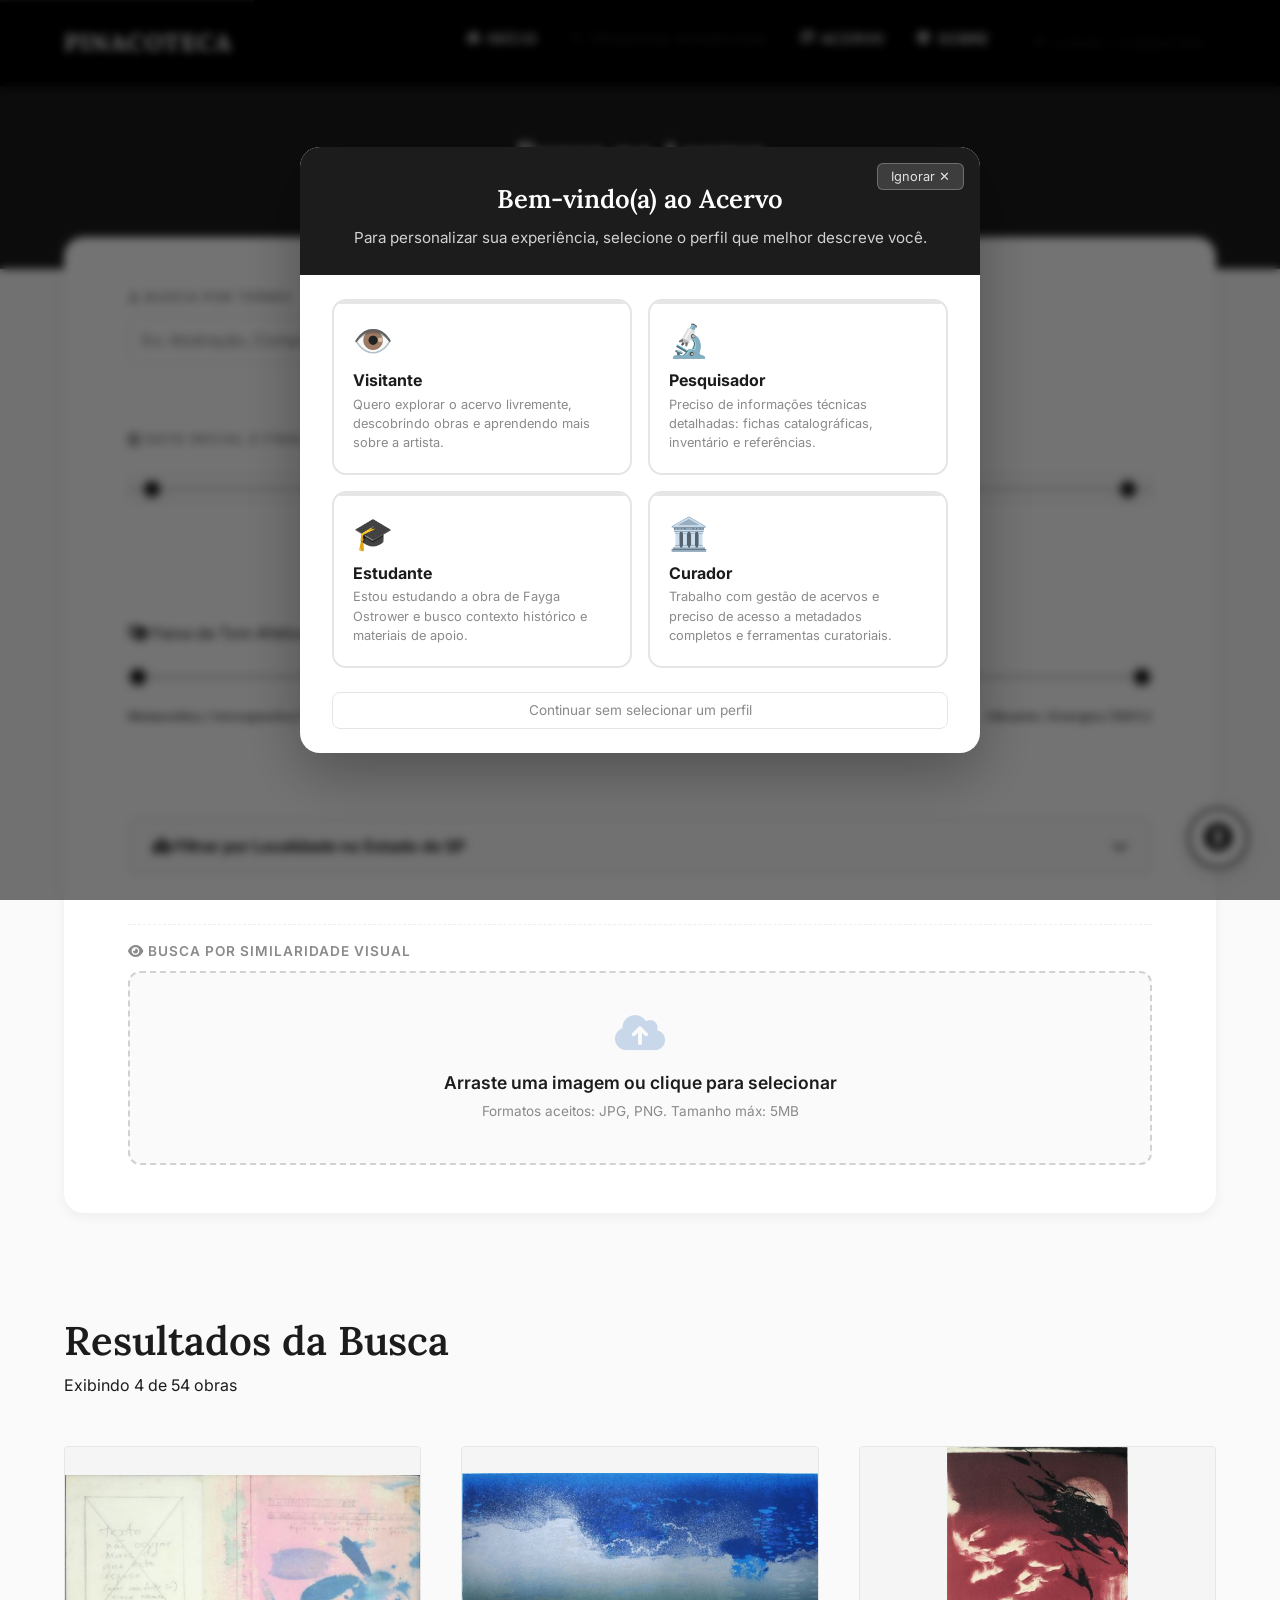
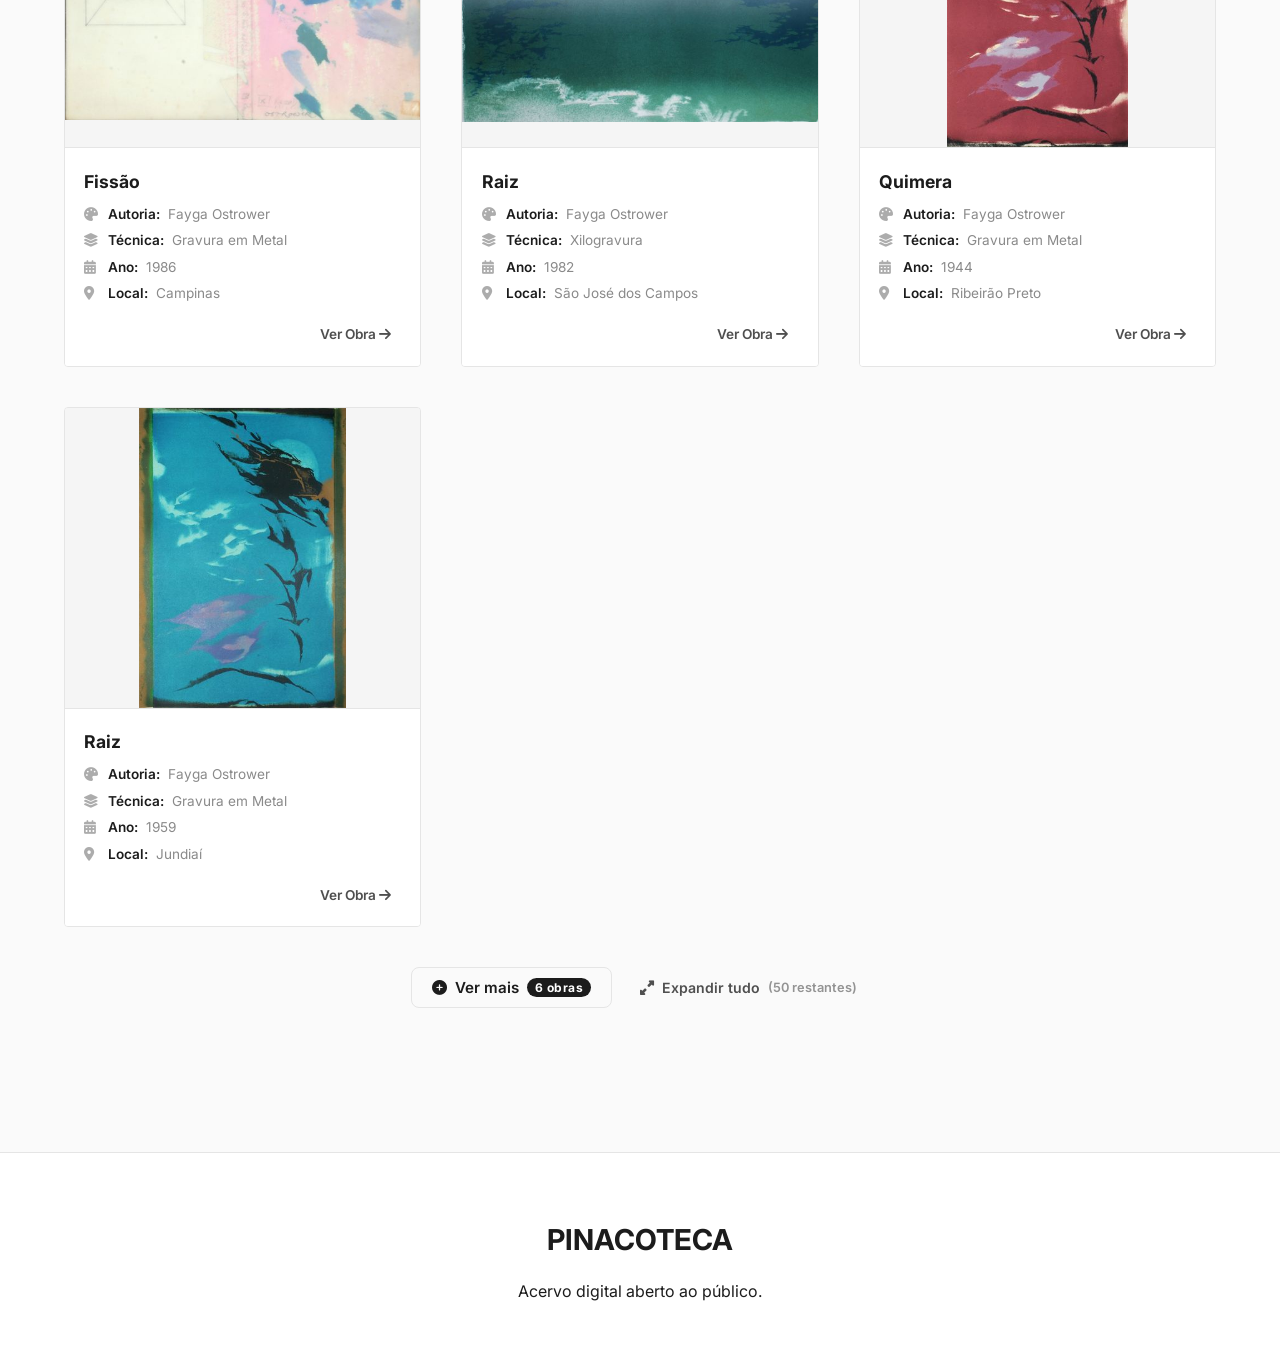
==== commit 0be7fc36: "refine: galeria paginada, busca avancada reordenada, margem hero e servidor local" ====
--- a/advanced-search.html
+++ b/advanced-search.html
@@ -302,7 +302,104 @@
     <section class="filter-section">
         <form id="advancedSearchForm" class="filter-grid" onsubmit="return false;">
 
-            <div class="filter-group full-width-filter" style="margin-bottom: 2rem;">
+            <div class="filter-group">
+                <label for="filterTag"><i class="fas fa-font"></i> Busca por Termo</label>
+                <input type="text" id="filterTag" placeholder="Ex: Abstração, Composição...">
+            </div>
+
+            <div class="filter-group">
+                <label for="filterTechnique"><i class="fas fa-layer-group"></i> Técnica</label>
+                <select id="filterTechnique">
+                    <option value="">Todas as técnicas</option>
+                    <option value="Xilogravura">Xilogravura</option>
+                    <option value="Gravura em Metal">Gravura em Metal</option>
+                    <option value="Aquarela">Aquarela</option>
+                    <option value="Serigrafia">Serigrafia</option>
+                </select>
+            </div>
+
+            <div class="filter-group full-width-filter"
+                style="border-top: 1px dashed #eee; padding-top: 1rem; margin-top: 1rem;">
+                <label><i class="fas fa-calendar-alt"></i> Data Inicial e Final</label>
+                <div class="dual-range-slider">
+                    <div class="slider-track"></div>
+                    <input type="range" id="filterYearMin" min="1930" max="1990" value="1930" class="range-min">
+                    <input type="range" id="filterYearMax" min="1930" max="1990" value="1990" class="range-max">
+                </div>
+                <div class="slider-values">
+                    <span id="yearMinVal">1930</span> - <span id="yearMaxVal">1990</span>
+                </div>
+            </div>
+
+            <div class="tone-slider-container">
+                <label><i class="fas fa-masks-theater"></i> Faixa de Tom Afetivo</label>
+                <div class="dual-range-slider">
+                    <div class="slider-track"></div>
+                    <input type="range" id="filterToneMin" min="0" max="100" value="0" class="range-min">
+                    <input type="range" id="filterToneMax" min="0" max="100" value="100" class="range-max">
+                </div>
+                <div class="slider-values">
+                    <span id="toneMinVal" style="float: left; color: #555; font-size: 0.8rem;">Melancólico /
+                        Introspectivo (0%)</span>
+                    <span id="toneMaxVal" style="float: right; color: #555; font-size: 0.8rem;">Vibrante / Enérgico
+                        (100%)</span>
+                    <div style="clear: both;"></div>
+                    Faixa: <span id="toneRangeLabel">0% - 100%</span>
+                </div>
+            </div>
+
+            <div class="filter-group full-width-filter map-filter-section"
+                style="padding-top:1rem; margin-top:1rem; border-top: 1px dashed #eee;">
+                <div class="accordion-header"
+                    onclick="const b = document.getElementById('mapAccordion'); b.style.display = (b.style.display === 'none' ? 'block' : 'none'); const i = this.querySelector('i.fa-chevron-down, i.fa-chevron-up'); if(i){i.classList.toggle('fa-chevron-down'); i.classList.toggle('fa-chevron-up');}"
+                    style="cursor: pointer; display: flex; justify-content: space-between; align-items: center; background: #fafafa; padding: 1rem 1.5rem; border-radius: 8px; border: 1px solid #ddd; font-weight: bold; color: var(--primary-color);">
+                    <span><i class="fas fa-map-marked-alt"></i> Filtrar por Localidade no Estado de SP</span>
+                    <i class="fas fa-chevron-down"></i>
+                </div>
+
+                <div id="mapAccordion" style="display: none; margin-top: 1.5rem;">
+                    <div class="map-container" aria-label="Mapa interativo com cidades que possuem obras" tabindex="0">
+                        <img src="https://servicodados.ibge.gov.br/api/v3/malhas/estados/35?formato=image/svg+xml"
+                            alt="Mapa de São Paulo"
+                            style="width: 100%; height: 100%; object-fit: contain; transform: scale(1.4); opacity: 0.15; position: absolute; top:0; left:0; pointer-events:none;">
+
+                        <!-- City Dots -->
+                        <div class="city-dot" data-city="Ribeirão Preto" style="top: 25%; left: 45%;"
+                            title="Ribeirão Preto" tabindex="0" role="button" aria-pressed="false"></div>
+                        <div class="city-dot" data-city="Franca" style="top: 15%; left: 52%;" title="Franca"
+                            tabindex="0" role="button" aria-pressed="false"></div>
+                        <div class="city-dot" data-city="Bauru" style="top: 45%; left: 35%;" title="Bauru" tabindex="0"
+                            role="button" aria-pressed="false"></div>
+                        <div class="city-dot" data-city="Piracicaba" style="top: 55%; left: 55%;" title="Piracicaba"
+                            tabindex="0" role="button" aria-pressed="false"></div>
+                        <div class="city-dot" data-city="Campinas" style="top: 60%; left: 59%;" title="Campinas"
+                            tabindex="0" role="button" aria-pressed="false"></div>
+                        <div class="city-dot" data-city="Sorocaba" style="top: 70%; left: 55%;" title="Sorocaba"
+                            tabindex="0" role="button" aria-pressed="false"></div>
+                        <div class="city-dot" data-city="Jundiaí" style="top: 64%; left: 61%;" title="Jundiaí"
+                            tabindex="0" role="button" aria-pressed="false"></div>
+                        <div class="city-dot" data-city="São Paulo" style="top: 68%; left: 63%;" title="São Paulo"
+                            tabindex="0" role="button" aria-pressed="false"></div>
+                        <div class="city-dot" data-city="São José dos Campos" style="top: 60%; left: 68%;"
+                            title="São José dos Campos" tabindex="0" role="button" aria-pressed="false"></div>
+                        <div class="city-dot" data-city="Santos" style="top: 72%; left: 64%;" title="Santos"
+                            tabindex="0" role="button" aria-pressed="false"></div>
+                    </div>
+
+                    <div class="city-search-container">
+                        <div class="city-input-wrapper" style="position: relative;">
+                            <input type="text" id="citySearchInput"
+                                placeholder="Busque e adicione uma cidade (ex: Campinas)" autocomplete="off">
+                            <div id="cityAutocomplete" class="autocomplete-dropdown hidden"></div>
+                        </div>
+                        <div id="selectedCitiesContainer" class="selected-cities">
+                            <!-- Chips selected cities will be appended here -->
+                        </div>
+                    </div>
+                </div>
+            </div>
+
+            <div class="filter-group full-width-filter" style="padding-top: 1rem; margin-top: 1rem; border-top: 1px dashed #eee;">
                 <label><i class="fas fa-eye"></i> Busca por Similaridade Visual</label>
                 <div class="upload-area" id="uploadArea">
                     <div class="scanning-line"></div>
@@ -316,7 +413,6 @@
                         <p>Formatos aceitos: JPG, PNG. Tamanho máx: 5MB</p>
                     </div>
                     <input type="file" id="visualSearchInput" hidden accept="image/*">
-                    
                     <div id="uploadPreviewContainer" class="upload-preview-container">
                         <button class="btn-remove-upload" id="btnRemoveUpload" title="Remover imagem">
                             <i class="fas fa-times"></i>
@@ -328,103 +424,6 @@
                     </div>
                 </div>
             </div>
-
-            <div class="filter-group">
-                <label for="filterTag"><i class="fas fa-font"></i> Busca por Termo</label>
-                <input type="text" id="filterTag" placeholder="Ex: Abstração, Composição...">
-            </div>
-
-            <div class="filter-group">
-                <label for="filterTechnique"><i class="fas fa-layer-group"></i> Técnica</label>
-                <select id="filterTechnique">
-                    <option value="">Todas as técnicas</option>
-                    <option value="Xilogravura">Xilogravura</option>
-                    <option value="Gravura em Metal">Gravura em Metal</option>
-                    <option value="Aquarela">Aquarela</option>
-                    <option value="Serigrafia">Serigrafia</option>
-                </select>
-            </div>
-
-            <div class="filter-group full-width-filter"
-                style="border-top: 1px dashed #eee; padding-top: 1rem; margin-top: 1rem;">
-                <label><i class="fas fa-calendar-alt"></i> Data Inicial e Final</label>
-                <div class="dual-range-slider">
-                    <div class="slider-track"></div>
-                    <input type="range" id="filterYearMin" min="1930" max="1990" value="1930" class="range-min">
-                    <input type="range" id="filterYearMax" min="1930" max="1990" value="1990" class="range-max">
-                </div>
-                <div class="slider-values">
-                    <span id="yearMinVal">1930</span> - <span id="yearMaxVal">1990</span>
-                </div>
-            </div>
-
-            <div class="tone-slider-container">
-                <label><i class="fas fa-masks-theater"></i> Faixa de Tom Afetivo</label>
-                <div class="dual-range-slider">
-                    <div class="slider-track"></div>
-                    <input type="range" id="filterToneMin" min="0" max="100" value="0" class="range-min">
-                    <input type="range" id="filterToneMax" min="0" max="100" value="100" class="range-max">
-                </div>
-                <div class="slider-values">
-                    <span id="toneMinVal" style="float: left; color: #555; font-size: 0.8rem;">Melancólico /
-                        Introspectivo (0%)</span>
-                    <span id="toneMaxVal" style="float: right; color: #555; font-size: 0.8rem;">Vibrante / Enérgico
-                        (100%)</span>
-                    <div style="clear: both;"></div>
-                    Faixa: <span id="toneRangeLabel">0% - 100%</span>
-                </div>
-            </div>
-
-            <div class="filter-group full-width-filter map-filter-section"
-                style="padding-top:1rem; margin-top:1rem; border-top: 1px dashed #eee;">
-                <div class="accordion-header"
-                    onclick="const b = document.getElementById('mapAccordion'); b.style.display = (b.style.display === 'none' ? 'block' : 'none'); const i = this.querySelector('i.fa-chevron-down, i.fa-chevron-up'); if(i){i.classList.toggle('fa-chevron-down'); i.classList.toggle('fa-chevron-up');}"
-                    style="cursor: pointer; display: flex; justify-content: space-between; align-items: center; background: #fafafa; padding: 1rem 1.5rem; border-radius: 8px; border: 1px solid #ddd; font-weight: bold; color: var(--primary-color);">
-                    <span><i class="fas fa-map-marked-alt"></i> Filtrar por Localidade no Estado de SP</span>
-                    <i class="fas fa-chevron-down"></i>
-                </div>
-
-                <div id="mapAccordion" style="display: none; margin-top: 1.5rem;">
-                    <div class="map-container" aria-label="Mapa interativo com cidades que possuem obras" tabindex="0">
-                        <img src="https://servicodados.ibge.gov.br/api/v3/malhas/estados/35?formato=image/svg+xml"
-                            alt="Mapa de São Paulo"
-                            style="width: 100%; height: 100%; object-fit: contain; transform: scale(1.4); opacity: 0.15; position: absolute; top:0; left:0; pointer-events:none;">
-
-                        <!-- City Dots -->
-                        <div class="city-dot" data-city="Ribeirão Preto" style="top: 25%; left: 45%;"
-                            title="Ribeirão Preto" tabindex="0" role="button" aria-pressed="false"></div>
-                        <div class="city-dot" data-city="Franca" style="top: 15%; left: 52%;" title="Franca"
-                            tabindex="0" role="button" aria-pressed="false"></div>
-                        <div class="city-dot" data-city="Bauru" style="top: 45%; left: 35%;" title="Bauru" tabindex="0"
-                            role="button" aria-pressed="false"></div>
-                        <div class="city-dot" data-city="Piracicaba" style="top: 55%; left: 55%;" title="Piracicaba"
-                            tabindex="0" role="button" aria-pressed="false"></div>
-                        <div class="city-dot" data-city="Campinas" style="top: 60%; left: 59%;" title="Campinas"
-                            tabindex="0" role="button" aria-pressed="false"></div>
-                        <div class="city-dot" data-city="Sorocaba" style="top: 70%; left: 55%;" title="Sorocaba"
-                            tabindex="0" role="button" aria-pressed="false"></div>
-                        <div class="city-dot" data-city="Jundiaí" style="top: 64%; left: 61%;" title="Jundiaí"
-                            tabindex="0" role="button" aria-pressed="false"></div>
-                        <div class="city-dot" data-city="São Paulo" style="top: 68%; left: 63%;" title="São Paulo"
-                            tabindex="0" role="button" aria-pressed="false"></div>
-                        <div class="city-dot" data-city="São José dos Campos" style="top: 60%; left: 68%;"
-                            title="São José dos Campos" tabindex="0" role="button" aria-pressed="false"></div>
-                        <div class="city-dot" data-city="Santos" style="top: 72%; left: 64%;" title="Santos"
-                            tabindex="0" role="button" aria-pressed="false"></div>
-                    </div>
-
-                    <div class="city-search-container">
-                        <div class="city-input-wrapper" style="position: relative;">
-                            <input type="text" id="citySearchInput"
-                                placeholder="Busque e adicione uma cidade (ex: Campinas)" autocomplete="off">
-                            <div id="cityAutocomplete" class="autocomplete-dropdown hidden"></div>
-                        </div>
-                        <div id="selectedCitiesContainer" class="selected-cities">
-                            <!-- Chips selected cities will be appended here -->
-                        </div>
-                    </div>
-                </div>
-            </div>
         </form>
     </section>
 
--- a/style.css
+++ b/style.css
@@ -149,7 +149,7 @@
     color: var(--primary-color);
     position: relative;
     margin-bottom: 2rem;
-    margin-top: 80px; /* offset for nav */
+    margin-top: 120px; /* offset for nav + breathing room */
 }
 
 .hero::after {
@@ -642,6 +642,75 @@
     margin-top: 2rem;
 }
 
+/* Load More Controls */
+.load-more-controls {
+    display: flex;
+    align-items: center;
+    justify-content: center;
+    gap: 1rem;
+    padding: 2.5rem 0 1rem;
+    flex-wrap: wrap;
+}
+
+.load-more-btn {
+    padding: 0.75rem 2rem;
+    font-size: 0.95rem;
+    font-weight: 600;
+    border-radius: 4px;
+    display: inline-flex;
+    align-items: center;
+    gap: 0.6rem;
+    transition: var(--transition);
+    cursor: pointer;
+}
+
+.load-more-btn:hover {
+    transform: translateY(-2px);
+    box-shadow: 0 4px 12px rgba(0,0,0,0.1);
+}
+
+.load-more-badge {
+    background: var(--primary-color);
+    color: var(--white);
+    font-size: 0.75rem;
+    padding: 2px 8px;
+    border-radius: 20px;
+    font-weight: 700;
+    letter-spacing: 0.5px;
+}
+
+.btn-secondary .load-more-badge {
+    background: var(--primary-color);
+    color: var(--white);
+}
+
+.load-expand-btn {
+    font-size: 0.88rem;
+    color: var(--text-medium);
+    display: inline-flex;
+    align-items: center;
+    gap: 0.5rem;
+    padding: 0.75rem 1.2rem;
+    border-radius: 4px;
+}
+
+.load-more-done {
+    display: flex;
+    align-items: center;
+    gap: 0.5rem;
+    color: var(--color-success);
+    font-size: 0.9rem;
+    font-weight: 500;
+    padding: 1rem;
+    background: rgba(46, 125, 50, 0.05);
+    border: 1px solid rgba(46, 125, 50, 0.15);
+    border-radius: 8px;
+}
+
+.load-more-done i {
+    font-size: 1.1rem;
+}
+
 /* Responsive */
 
 /* --- Breakpoint intermediário: ícones apenas (sem quebra de linha) --- */
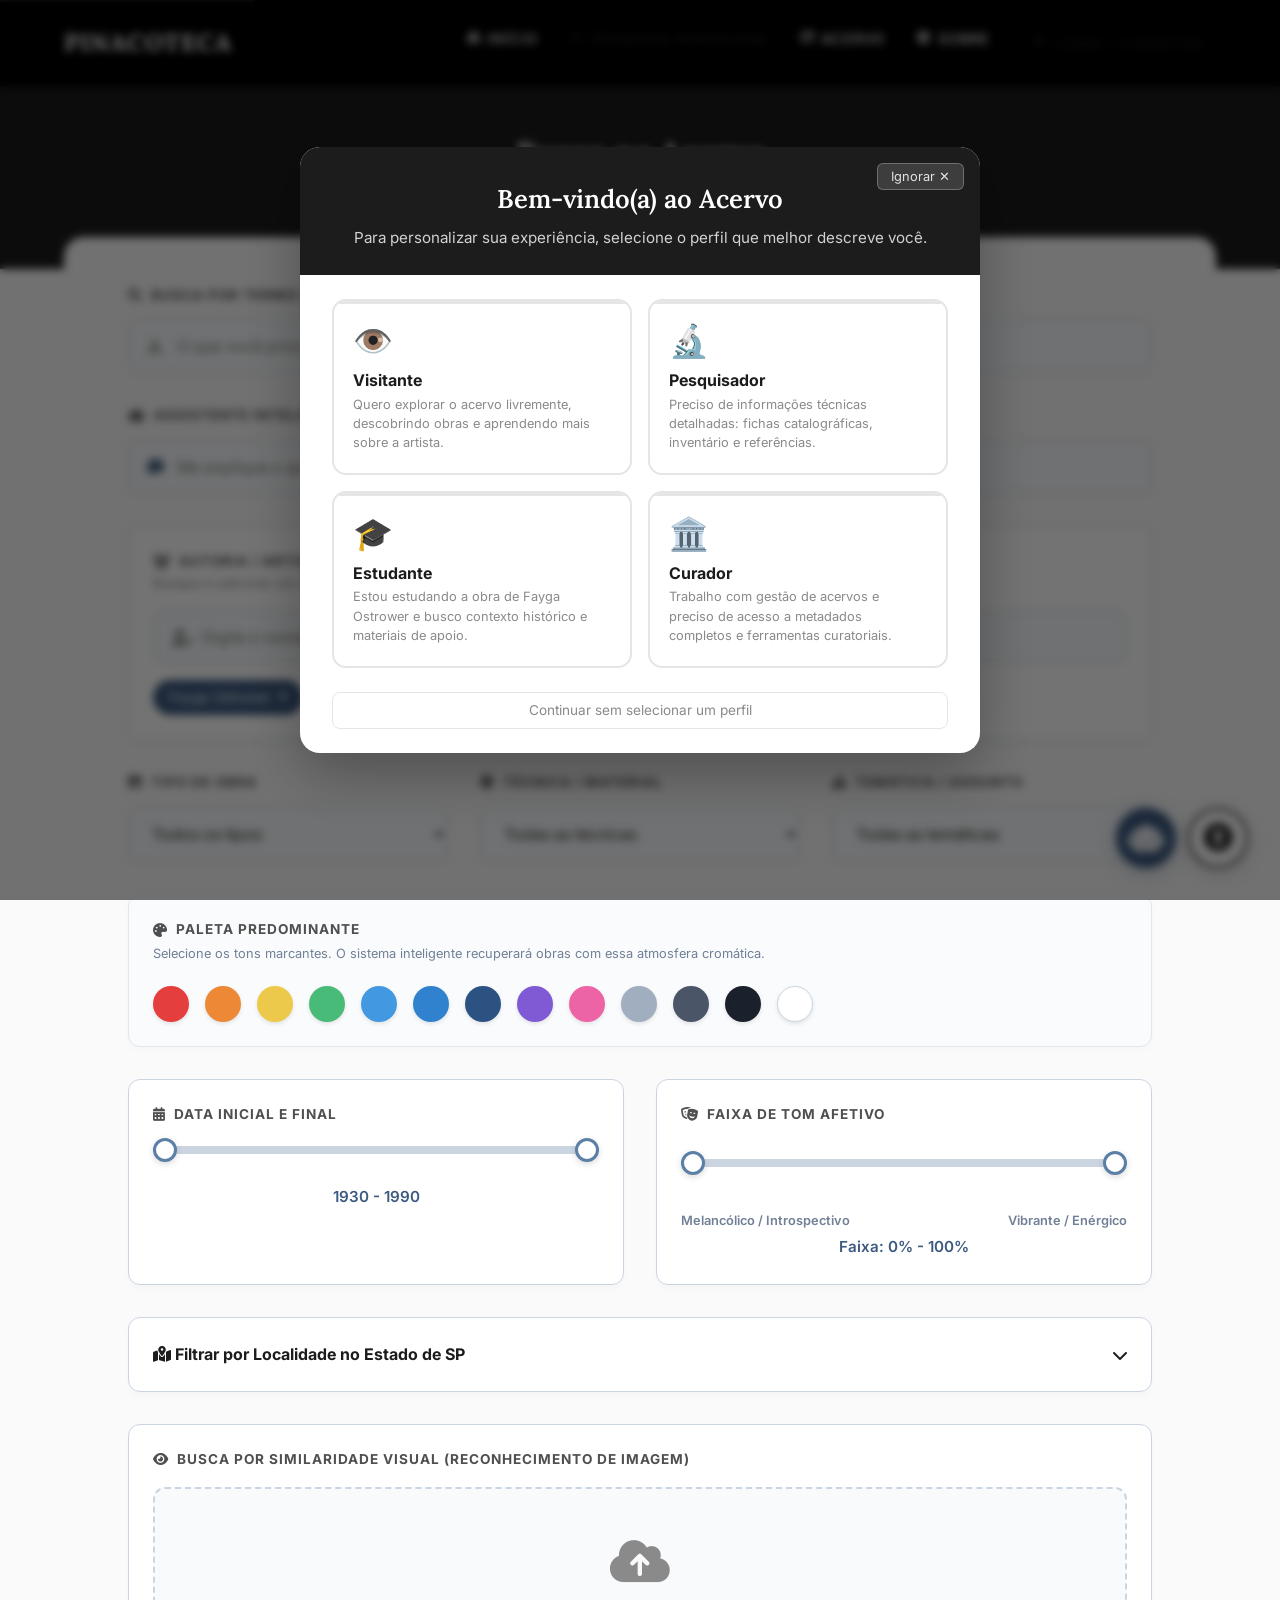
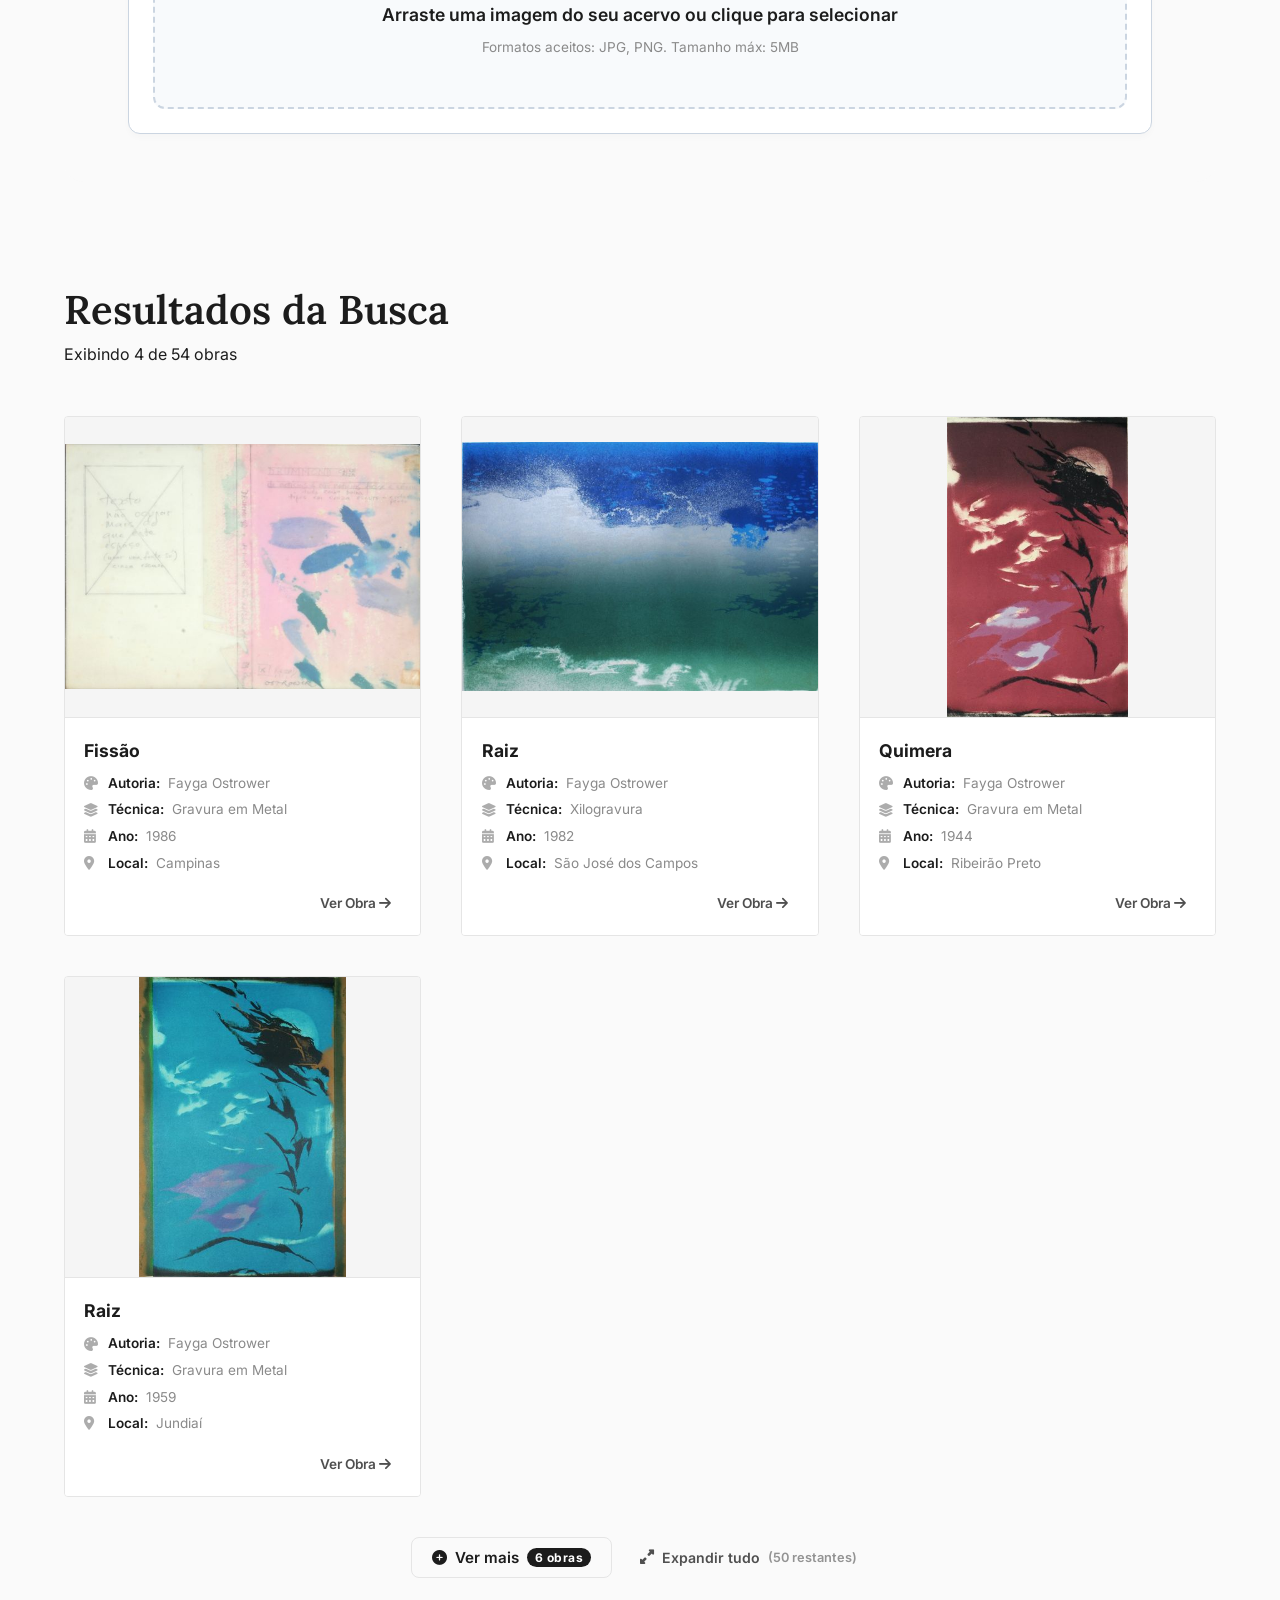
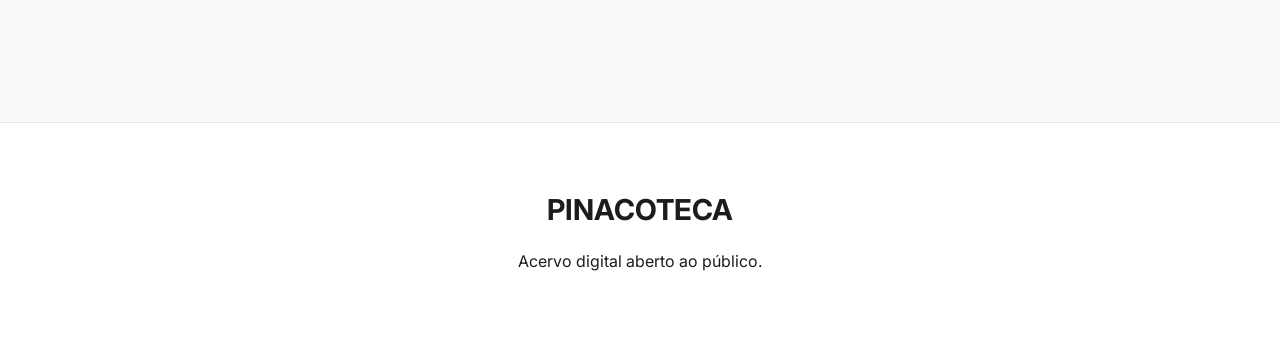
==== commit cc57c8e1: "feat: aprimora layout de busca avançada e ajusta contrastes" ====
--- a/advanced-search.html
+++ b/advanced-search.html
@@ -11,7 +11,7 @@
         rel="stylesheet">
     <link rel="stylesheet" href="style.css">
     <link rel="stylesheet" href="https://cdnjs.cloudflare.com/ajax/libs/font-awesome/6.0.0/css/all.min.css">
-    <style>
+        <style>
         .advanced-header {
             padding: 8rem 5% 4rem;
             background: var(--primary-color);
@@ -20,60 +20,111 @@
         }
 
         .filter-section {
-            background: var(--white);
+            background: var(--bg-color);
             padding: 3rem 5%;
             margin: -2rem 5% 2rem;
             border-radius: 20px;
-            box-shadow: var(--shadow);
             z-index: 10;
             position: relative;
         }
 
+        /* GRID SYSTEM */
         .filter-grid {
             display: grid;
-            grid-template-columns: repeat(auto-fit, minmax(200px, 1fr));
             gap: 2rem;
-            align-items: flex-end;
+            align-items: start;
+            grid-template-columns: 1fr;
+        }
+
+        @media (min-width: 768px) {
+            .filter-grid {
+                grid-template-columns: repeat(12, 1fr);
+            }
+            .col-4 { grid-column: span 4; }
+            .col-6 { grid-column: span 6; }
+            .col-8 { grid-column: span 8; }
+            .col-12 { grid-column: span 12; }
         }
 
         .filter-group {
             display: flex;
             flex-direction: column;
-            gap: 0.5rem;
-        }
-
-        .filter-group label {
+            gap: 0.8rem;
+        }
+
+        .filter-group label, .filter-card-header, .tone-slider-container > label {
             font-size: 0.85rem;
-            font-weight: 600;
-            color: var(--text-light);
+            font-weight: 700;
+            color: var(--text-medium);
             text-transform: uppercase;
             letter-spacing: 1px;
+            display: flex;
+            align-items: center;
+            gap: 0.5rem;
+        }
+
+        .input-with-icon {
+            position: relative;
+            display: flex;
+            align-items: center;
+        }
+
+        .input-with-icon i {
+            position: absolute;
+            left: 1.2rem;
+            color: var(--text-light);
+            font-size: 1.1rem;
+        }
+
+        .input-with-icon input {
+            padding-left: 3rem !important;
         }
 
         .filter-group input,
         .filter-group select {
-            padding: 0.8rem;
-            border: 1px solid #ddd;
-            border-radius: 8px;
+            padding: 1rem 1.2rem;
+            background-color: #f8fafc;
+            border: 1px solid #cbd5e1; /* Ajustado contraste (antes #e2e8f0) */
+            border-radius: 10px;
             font-family: 'Inter', sans-serif;
             font-size: 1rem;
+            color: var(--text-color);
             transition: var(--transition);
+            width: 100%;
         }
 
         .filter-group input:focus,
         .filter-group select:focus {
             outline: none;
-            border-color: var(--secondary-color);
-            box-shadow: 0 0 0 3px rgba(227, 176, 75, 0.1);
-        }
-
-        /* Affective Tone Slider & Full Width block */
-        .tone-slider-container,
-        .full-width-filter {
-            grid-column: 1 / -1;
-            padding-top: 1rem;
-            border-top: 1px dashed #eee;
-            margin-top: 1rem;
+            background-color: #ffffff;
+            border-color: var(--accent-hover);
+            box-shadow: 0 0 0 3px rgba(91, 127, 166, 0.2);
+        }
+
+        /* Filter Cards for complex elements */
+        .filter-card {
+            background: #ffffff;
+            border: 1px solid #cbd5e1; /* Ajustado contraste (antes #edf2f7) */
+            border-radius: 12px;
+            padding: 1.5rem;
+            box-shadow: 0 4px 6px rgba(0,0,0,0.02);
+            transition: var(--transition);
+            height: 100%;
+            display: flex;
+            flex-direction: column;
+        }
+
+        .filter-card:hover {
+            border-color: #94a3b8; /* Ajustado contraste do hover (antes #e2e8f0) */
+            box-shadow: 0 6px 12px rgba(0,0,0,0.05);
+        }
+
+        .tone-slider-container {
+            display: flex;
+            flex-direction: column;
+            gap: 0.8rem;
+            flex-grow: 1;
+            justify-content: center;
         }
 
         .tone-labels {
@@ -85,38 +136,12 @@
             color: var(--text-light);
         }
 
-        input[type="range"] {
-            -webkit-appearance: none;
-            appearance: none;
-            width: 100%;
-            height: 6px;
-            background: #eee;
-            border-radius: 5px;
-            outline: none;
-        }
-
-        input[type="range"]::-webkit-slider-thumb {
-            -webkit-appearance: none;
-            appearance: none;
-            width: 20px;
-            height: 20px;
-            background: var(--secondary-color);
-            border-radius: 50%;
-            cursor: pointer;
-            transition: var(--transition);
-        }
-
-        input[type="range"]::-webkit-slider-thumb:hover {
-            transform: scale(1.2);
-            box-shadow: 0 0 10px rgba(0, 0, 0, 0.2);
-        }
-
         /* Dual Slider specific CSS */
         .dual-range-slider {
             position: relative;
             width: 100%;
             height: 40px;
-            margin-top: 10px;
+            margin-top: 5px;
             margin-bottom: 5px;
         }
 
@@ -124,10 +149,10 @@
             position: absolute;
             left: 0;
             right: 0;
-            height: 6px;
+            height: 8px;
             top: 50%;
             transform: translateY(-50%);
-            background: #e0e0e0;
+            background: #cbd5e1; /* Ajustado contraste (antes #edf2f7) */
             border-radius: 4px;
         }
 
@@ -147,20 +172,25 @@
             pointer-events: auto;
             -webkit-appearance: none;
             appearance: none;
-            width: 20px;
-            height: 20px;
+            width: 24px;
+            height: 24px;
             border-radius: 50%;
-            background: var(--primary-color);
+            background: #ffffff;
             cursor: pointer;
-            border: 2px solid white;
-            box-shadow: 0 0 5px rgba(0, 0, 0, 0.3);
+            border: 3px solid var(--accent-hover);
+            box-shadow: 0 2px 6px rgba(0, 0, 0, 0.15);
+            transition: transform 0.2s;
+        }
+
+        .dual-range-slider input[type="range"]::-webkit-slider-thumb:hover {
+            transform: scale(1.15);
         }
 
         .slider-values {
             text-align: center;
             font-size: 0.95rem;
             font-weight: 600;
-            color: var(--primary-color);
+            color: var(--accent-color);
             margin-top: 10px;
         }
 
@@ -170,10 +200,10 @@
             width: 100%;
             height: 400px;
             margin: 0 auto 1.5rem;
-            background: #fafafa;
+            background: #f8fafc;
             border-radius: 12px;
             overflow: hidden;
-            border: 1px solid #eee;
+            border: 1px solid #e2e8f0;
         }
 
         .sp-abstract-map {
@@ -189,8 +219,8 @@
             position: absolute;
             width: 10px;
             height: 10px;
-            background-color: #ccc;
-            border: 1px solid #fff;
+            background-color: var(--text-light);
+            border: 2px solid #fff;
             border-radius: 50%;
             transform: translate(-50%, -50%);
             cursor: pointer;
@@ -199,14 +229,14 @@
         }
 
         .city-dot:hover {
-            transform: translate(-50%, -50%) scale(1.3);
-            background-color: #888;
+            transform: translate(-50%, -50%) scale(1.4);
+            background-color: var(--text-medium);
         }
 
         .city-dot.selected {
             background-color: var(--accent-color);
-            transform: translate(-50%, -50%) scale(1.2);
-            box-shadow: 0 0 0 4px rgba(0, 0, 0, 0.1);
+            transform: translate(-50%, -50%) scale(1.3);
+            box-shadow: 0 0 0 4px rgba(61, 90, 128, 0.2);
         }
 
         .city-search-container {
@@ -240,7 +270,7 @@
         }
 
         .autocomplete-item:hover {
-            background: #f9f9f9;
+            background: #f8fafc;
         }
 
         .selected-cities {
@@ -253,18 +283,98 @@
         .city-chip {
             background: var(--accent-color);
             color: white;
-            padding: 0.3rem 0.8rem;
+            padding: 0.4rem 1rem;
             border-radius: 20px;
             font-size: 0.85rem;
             display: flex;
             align-items: center;
             gap: 0.5rem;
             animation: popIn 0.3s cubic-bezier(0.175, 0.885, 0.32, 1.275);
+            border: none;
         }
 
         .city-chip i {
             cursor: pointer;
             font-size: 0.8rem;
+        }
+
+        /* Upload Area */
+        .upload-area {
+            border: 2px dashed #cbd5e1;
+            background: #f8fafc;
+            border-radius: 12px;
+            padding: 3rem 2rem;
+            text-align: center;
+            transition: var(--transition);
+            cursor: pointer;
+            position: relative;
+            overflow: hidden;
+            display: flex;
+            flex-direction: column;
+            align-items: center;
+            justify-content: center;
+        }
+        .upload-area:hover {
+            border-color: var(--accent-hover);
+            background: #f1f5f9;
+        }
+        .upload-icon {
+            font-size: 3rem;
+            color: var(--text-light);
+            margin-bottom: 1rem;
+            transition: var(--transition);
+        }
+        .upload-area:hover .upload-icon {
+            color: var(--accent-hover);
+            transform: translateY(-5px);
+        }
+        .upload-text h3 {
+            font-family: 'Inter', sans-serif;
+            font-size: 1.1rem;
+            color: var(--text-color);
+            margin-bottom: 0.5rem;
+        }
+        .upload-text p {
+            font-size: 0.85rem;
+            color: var(--text-light);
+        }
+
+        .scanning-line {
+            position: absolute;
+            top: 0;
+            left: 0;
+            width: 100%;
+            height: 4px;
+            background: var(--accent-hover);
+            box-shadow: 0 0 10px var(--accent-hover);
+            opacity: 0;
+            z-index: 5;
+        }
+
+        .processing-overlay {
+            position: absolute;
+            inset: 0;
+            background: rgba(255, 255, 255, 0.9);
+            display: none;
+            flex-direction: column;
+            align-items: center;
+            justify-content: center;
+            z-index: 10;
+        }
+
+        .spinner {
+            width: 40px;
+            height: 40px;
+            border: 4px solid #e2e8f0;
+            border-top: 4px solid var(--accent-hover);
+            border-radius: 50%;
+            animation: spin 1s linear infinite;
+            margin-bottom: 1rem;
+        }
+
+        @keyframes spin {
+            0% { transform: rotate(0deg); }
+            100% { transform: rotate(360deg); }
         }
 
         @keyframes popIn {
@@ -272,11 +382,81 @@
                 transform: scale(0.8);
                 opacity: 0;
             }
-
             to {
                 transform: scale(1);
                 opacity: 1;
             }
+        }
+
+        .upload-preview-container {
+            display: none;
+            position: relative;
+            margin-top: 1.5rem;
+            width: 100%;
+            max-width: 250px;
+        }
+
+        .upload-preview {
+            width: 100%;
+            border-radius: 8px;
+            box-shadow: 0 4px 12px rgba(0,0,0,0.1);
+        }
+
+        .btn-remove-upload {
+            position: absolute;
+            top: -10px;
+            right: -10px;
+            background: var(--color-error);
+            color: white;
+            border: none;
+            width: 28px;
+            height: 28px;
+            border-radius: 50%;
+            cursor: pointer;
+            box-shadow: 0 2px 4px rgba(0,0,0,0.2);
+            transition: var(--transition);
+        }
+        .btn-remove-upload:hover {
+            transform: scale(1.1);
+        }
+
+        /* Color Swatches */
+        .color-swatches-container {
+            display: flex;
+            gap: 1rem;
+            flex-wrap: wrap;
+            margin-top: 0.5rem;
+        }
+        .color-swatch {
+            width: 36px;
+            height: 36px;
+            border-radius: 50%;
+            cursor: pointer;
+            border: 2px solid transparent;
+            box-shadow: 0 2px 4px rgba(0,0,0,0.1);
+            transition: transform 0.2s, border-color 0.2s, box-shadow 0.2s;
+            position: relative;
+        }
+        .color-swatch:hover {
+            transform: scale(1.15);
+            box-shadow: 0 4px 8px rgba(0,0,0,0.15);
+        }
+        .color-swatch.selected {
+            border-color: var(--accent-color);
+            transform: scale(1.1);
+            box-shadow: 0 0 0 3px rgba(61, 90, 128, 0.2);
+        }
+        .color-swatch.selected::after {
+            content: '';
+            position: absolute;
+            top: 50%;
+            left: 50%;
+            transform: translate(-50%, -50%);
+            width: 12px;
+            height: 12px;
+            background: white;
+            border-radius: 50%;
+            box-shadow: 0 1px 2px rgba(0,0,0,0.3);
         }
     </style>
 </head>
@@ -300,27 +480,111 @@
     </header>
 
     <section class="filter-section">
-        <form id="advancedSearchForm" class="filter-grid" onsubmit="return false;">
-
-            <div class="filter-group">
-                <label for="filterTag"><i class="fas fa-font"></i> Busca por Termo</label>
-                <input type="text" id="filterTag" placeholder="Ex: Abstração, Composição...">
-            </div>
-
-            <div class="filter-group">
-                <label for="filterTechnique"><i class="fas fa-layer-group"></i> Técnica</label>
+                        <form id="advancedSearchForm" class="filter-grid" onsubmit="return false;">
+
+            <!-- Busca Principal de Termos -->
+            <div class="filter-group col-12">
+                <label for="filterTag"><i class="fas fa-search"></i> Busca por Termo (Palavra-chave)</label>
+                <div class="input-with-icon">
+                    <i class="fas fa-font"></i>
+                    <input type="text" id="filterTag" placeholder="O que você procura? Ex: Abstração, Composição, Anos 60...">
+                </div>
+            </div>
+
+            <!-- Chatbot Inteligente / Busca Natural -->
+            <div class="filter-group col-12">
+                <label for="smartSearchInput"><i class="fas fa-robot"></i> Assistente Inteligente</label>
+                <div class="input-with-icon">
+                    <i class="fas fa-comment-dots" style="color: var(--accent-color);"></i>
+                    <input type="text" id="smartSearchInput" placeholder="Me explique o que você procura... (Ex: Mostre gravuras melancólicas dos anos 60)">
+                </div>
+            </div>
+
+            <!-- Autoria / Artista (Busca Dinâmica) -->
+            <div class="filter-card col-12">
+                <label class="filter-card-header"><i class="fas fa-users"></i> Autoria / Artista</label>
+                <p style="font-size: 0.85rem; color: var(--text-light); margin-bottom: 1rem; margin-top: 0;">Busque e adicione um ou mais artistas. (Digite e aperte Enter):</p>
+                
+                <div class="author-search-container" style="width: 100%;">
+                    <div class="author-input-wrapper" style="position: relative;">
+                        <div class="filter-group">
+                            <div class="input-with-icon">
+                                <i class="fas fa-user-pen"></i>
+                                <input type="text" id="authorSearchInput" placeholder="Digite o nome do artista..." autocomplete="off">
+                            </div>
+                        </div>
+                        <div id="authorAutocomplete" class="autocomplete-dropdown hidden"></div>
+                    </div>
+                    <div id="selectedAuthorsContainer" class="selected-cities" style="margin-top: 1rem;">
+                        <span class="city-chip" data-author="Fayga Ostrower">
+                            Fayga Ostrower <i class="fas fa-times" onclick="this.parentElement.remove()"></i>
+                        </span>
+                    </div>
+                </div>
+            </div>
+
+
+            <!-- Linha 2: Categorizações (Taxonomia Clássica) -->
+            <div class="filter-group col-4">
+                <label for="filterType"><i class="fas fa-image"></i> Tipo de Obra</label>
+                <select id="filterType">
+                    <option value="">Todos os tipos</option>
+                    <option value="Gravura">Gravura / Matriz</option>
+                    <option value="Pintura">Pintura</option>
+                    <option value="Desenho">Desenho</option>
+                    <option value="Fotografia">Fotografia</option>
+                    <option value="Objeto">Objeto 3D / Instalação</option>
+                </select>
+            </div>
+
+            <div class="filter-group col-4">
+                <label for="filterTechnique"><i class="fas fa-layer-group"></i> Técnica / Material</label>
                 <select id="filterTechnique">
                     <option value="">Todas as técnicas</option>
                     <option value="Xilogravura">Xilogravura</option>
                     <option value="Gravura em Metal">Gravura em Metal</option>
                     <option value="Aquarela">Aquarela</option>
                     <option value="Serigrafia">Serigrafia</option>
+                    <option value="Nanquim">Nanquim / Esboço</option>
                 </select>
             </div>
 
-            <div class="filter-group full-width-filter"
-                style="border-top: 1px dashed #eee; padding-top: 1rem; margin-top: 1rem;">
-                <label><i class="fas fa-calendar-alt"></i> Data Inicial e Final</label>
+            <div class="filter-group col-4">
+                <label for="filterTheme"><i class="fas fa-shapes"></i> Temática / Assunto</label>
+                <select id="filterTheme">
+                    <option value="">Todas as temáticas</option>
+                    <option value="Abstrato">Abstrato</option>
+                    <option value="Paisagem">Paisagem</option>
+                    <option value="Retrato">Retrato / Figura Humana</option>
+                    <option value="Geométrico">Geométrico</option>
+                    <option value="Natureza Morta">Natureza Morta</option>
+                </select>
+            </div>
+
+            <!-- Linha 3: Pesquisa Visual Semântica Inteligente -->
+            <div class="filter-card col-12" style="background-color: #fafbfc; border-color: #e2e8f0;">
+                <label class="filter-card-header" style="margin-bottom: 0.2rem;"><i class="fas fa-palette"></i> Paleta Predominante</label>
+                <p style="font-size: 0.8rem; color: #718096; margin-bottom: 0.8rem; margin-top: 0;">Selecione os tons marcantes. O sistema inteligente recuperará obras com essa atmosfera cromática.</p>
+                <div class="color-swatches-container">
+                    <div class="color-swatch" style="background-color: #e53e3e;" title="Vermelho Vibrante" onclick="this.classList.toggle('selected')"></div>
+                    <div class="color-swatch" style="background-color: #ed8936;" title="Laranja" onclick="this.classList.toggle('selected')"></div>
+                    <div class="color-swatch" style="background-color: #ecc94b;" title="Amarelo / Sol" onclick="this.classList.toggle('selected')"></div>
+                    <div class="color-swatch" style="background-color: #48bb78;" title="Verde Natural" onclick="this.classList.toggle('selected')"></div>
+                    <div class="color-swatch" style="background-color: #4299e1;" title="Azul Celeste" onclick="this.classList.toggle('selected')"></div>
+                    <div class="color-swatch" style="background-color: #3182ce;" title="Azul Turquesa" onclick="this.classList.toggle('selected')"></div>
+                    <div class="color-swatch" style="background-color: #2c5282;" title="Azul Profundo / Mar" onclick="this.classList.toggle('selected')"></div>
+                    <div class="color-swatch" style="background-color: #805ad5;" title="Roxo / Místico" onclick="this.classList.toggle('selected')"></div>
+                    <div class="color-swatch" style="background-color: #ed64a6;" title="Rosa" onclick="this.classList.toggle('selected')"></div>
+                    <div class="color-swatch" style="background-color: #a0aec0;" title="Cinza Metálico" onclick="this.classList.toggle('selected')"></div>
+                    <div class="color-swatch" style="background-color: #4a5568;" title="Cinza Escuro / Sombrio" onclick="this.classList.toggle('selected')"></div>
+                    <div class="color-swatch" style="background-color: #1a202c;" title="Preto Intenso / Contraste" onclick="this.classList.toggle('selected')"></div>
+                    <div class="color-swatch" style="background-color: #ffffff; border: 1px solid #cbd5e1" title="Branco / Claro / Minimalista" onclick="this.classList.toggle('selected')"></div>
+                </div>
+            </div>
+
+            <!-- Linha 4: Sliders (Tempo e Engajamento Emocional) -->
+            <div class="filter-card col-6">
+                <label class="filter-card-header"><i class="fas fa-calendar-alt"></i> Data Inicial e Final</label>
                 <div class="dual-range-slider">
                     <div class="slider-track"></div>
                     <input type="range" id="filterYearMin" min="1930" max="1990" value="1930" class="range-min">
@@ -331,33 +595,31 @@
                 </div>
             </div>
 
-            <div class="tone-slider-container">
-                <label><i class="fas fa-masks-theater"></i> Faixa de Tom Afetivo</label>
+            <div class="filter-card col-6 tone-slider-container">
+                <label class="filter-card-header"><i class="fas fa-masks-theater"></i> Faixa de Tom Afetivo</label>
                 <div class="dual-range-slider">
                     <div class="slider-track"></div>
                     <input type="range" id="filterToneMin" min="0" max="100" value="0" class="range-min">
                     <input type="range" id="filterToneMax" min="0" max="100" value="100" class="range-max">
                 </div>
                 <div class="slider-values">
-                    <span id="toneMinVal" style="float: left; color: #555; font-size: 0.8rem;">Melancólico /
-                        Introspectivo (0%)</span>
-                    <span id="toneMaxVal" style="float: right; color: #555; font-size: 0.8rem;">Vibrante / Enérgico
-                        (100%)</span>
+                    <span id="toneMinVal" style="float: left; color: #718096; font-size: 0.8rem;">Melancólico / Introspectivo</span>
+                    <span id="toneMaxVal" style="float: right; color: #718096; font-size: 0.8rem;">Vibrante / Enérgico</span>
                     <div style="clear: both;"></div>
-                    Faixa: <span id="toneRangeLabel">0% - 100%</span>
-                </div>
-            </div>
-
-            <div class="filter-group full-width-filter map-filter-section"
-                style="padding-top:1rem; margin-top:1rem; border-top: 1px dashed #eee;">
+                    <div style="margin-top: 4px;">Faixa: <span id="toneRangeLabel">0% - 100%</span></div>
+                </div>
+            </div>
+
+            <!-- Linha 5: Mapa -->
+            <div class="filter-card col-12">
                 <div class="accordion-header"
                     onclick="const b = document.getElementById('mapAccordion'); b.style.display = (b.style.display === 'none' ? 'block' : 'none'); const i = this.querySelector('i.fa-chevron-down, i.fa-chevron-up'); if(i){i.classList.toggle('fa-chevron-down'); i.classList.toggle('fa-chevron-up');}"
-                    style="cursor: pointer; display: flex; justify-content: space-between; align-items: center; background: #fafafa; padding: 1rem 1.5rem; border-radius: 8px; border: 1px solid #ddd; font-weight: bold; color: var(--primary-color);">
+                    style="cursor: pointer; display: flex; justify-content: space-between; align-items: center; border-radius: 8px; font-weight: bold; color: var(--text-color);">
                     <span><i class="fas fa-map-marked-alt"></i> Filtrar por Localidade no Estado de SP</span>
                     <i class="fas fa-chevron-down"></i>
                 </div>
 
-                <div id="mapAccordion" style="display: none; margin-top: 1.5rem;">
+                <div id="mapAccordion" style="display: none; margin-top: 1.5rem; padding-top: 1.5rem; border-top: 1px solid #edf2f7;">
                     <div class="map-container" aria-label="Mapa interativo com cidades que possuem obras" tabindex="0">
                         <img src="https://servicodados.ibge.gov.br/api/v3/malhas/estados/35?formato=image/svg+xml"
                             alt="Mapa de São Paulo"
@@ -388,8 +650,11 @@
 
                     <div class="city-search-container">
                         <div class="city-input-wrapper" style="position: relative;">
-                            <input type="text" id="citySearchInput"
-                                placeholder="Busque e adicione uma cidade (ex: Campinas)" autocomplete="off">
+                            <div class="input-with-icon">
+                                <i class="fas fa-location-dot"></i>
+                                <input type="text" id="citySearchInput"
+                                    placeholder="Busque e adicione uma cidade (ex: Campinas)" autocomplete="off">
+                            </div>
                             <div id="cityAutocomplete" class="autocomplete-dropdown hidden"></div>
                         </div>
                         <div id="selectedCitiesContainer" class="selected-cities">
@@ -399,17 +664,18 @@
                 </div>
             </div>
 
-            <div class="filter-group full-width-filter" style="padding-top: 1rem; margin-top: 1rem; border-top: 1px dashed #eee;">
-                <label><i class="fas fa-eye"></i> Busca por Similaridade Visual</label>
+            <!-- Linha 6: Visão Computacional (Upload) -->
+            <div class="filter-card col-12">
+                <label class="filter-card-header" style="margin-bottom: 1rem;"><i class="fas fa-eye"></i> Busca por Similaridade Visual (Reconhecimento de Imagem)</label>
                 <div class="upload-area" id="uploadArea">
                     <div class="scanning-line"></div>
                     <div class="processing-overlay" id="processingOverlay">
                         <div class="spinner"></div>
-                        <p style="color: var(--primary-color); font-weight: 600;">Analisando padrões visuais...</p>
+                        <p style="color: var(--accent-color); font-weight: 600;">Analisando padrões visuais...</p>
                     </div>
                     <i class="fas fa-cloud-upload-alt upload-icon"></i>
                     <div class="upload-text">
-                        <h3>Arraste uma imagem ou clique para selecionar</h3>
+                        <h3>Arraste uma imagem do seu acervo ou clique para selecionar</h3>
                         <p>Formatos aceitos: JPG, PNG. Tamanho máx: 5MB</p>
                     </div>
                     <input type="file" id="visualSearchInput" hidden accept="image/*">
@@ -419,7 +685,7 @@
                         </button>
                         <img src="" alt="Preview" id="uploadPreview" class="upload-preview">
                         <div style="margin-top: 0.5rem; font-size: 0.8rem; color: var(--color-success); font-weight: 600;">
-                            <i class="fas fa-check-circle"></i> Imagem carregada pronta para busca
+                            <i class="fas fa-check-circle"></i> Imagem carregada pronta para busca neural
                         </div>
                     </div>
                 </div>
@@ -451,9 +717,127 @@
         <div class="acc-tooltip">Acessibilidade</div>
     </div>
 
+    
+    <!-- Chatbot Floating Panel -->
+    <div class="chat-trigger" role="button" aria-label="Assistente Inteligente" tabindex="0">
+        <i class="fas fa-robot"></i>
+        <div class="chat-tooltip">Assistente I.A.</div>
+    </div>
+    
+    <div class="chat-panel">
+        <div class="chat-panel-header">
+            <h3><i class="fas fa-robot"></i> Assistente</h3>
+            <button class="chat-panel-close" aria-label="Fechar"><i class="fas fa-times"></i></button>
+        </div>
+        <div class="chat-panel-body">
+            <div class="chat-bubble">
+                Olá! Sou o assistente da curadoria da Pinacoteca inteligente. Como posso guiar sua pesquisa hoje?
+            </div>
+            <div class="chat-bubble" style="background:#eef2f6; border-radius:12px; border-bottom-right-radius:2px; margin-left:20px; text-align:right; color:#2d3748; border-color:#d7e0e9;">
+                Gostaria de ver obras abstratas...
+            </div>
+            <div class="chat-bubble" style="opacity: 0.7; width: max-content; padding: 0.5rem 1rem;">
+                <i class="fas fa-circle" style="font-size:6px; animation: blink 1s infinite alternate;"></i>
+                <i class="fas fa-circle" style="font-size:6px; animation: blink 1s infinite alternate 0.2s;"></i>
+                <i class="fas fa-circle" style="font-size:6px; animation: blink 1s infinite alternate 0.4s;"></i>
+            </div>
+        </div>
+        <div class="chat-panel-input">
+            <input type="text" placeholder="Digite sua mensagem...">
+            <button><i class="fas fa-paper-plane"></i></button>
+        </div>
+    </div>
+
     <script src="script.js"></script>
     <script src="accessibility.js"></script>
     <script src="profile.js"></script>
+    <!-- VLibras Widget -->
+    <div vw class="enabled">
+        <div vw-access-button class="active"></div>
+        <div vw-plugin-wrapper>
+            <div class="vw-plugin-top-wrapper"></div>
+        </div>
+    </div>
+    <script src="https://vlibras.gov.br/app/vlibras-plugin.js"></script>
+    <script>
+        new window.VLibras.Widget('https://vlibras.gov.br/app');
+    </script>
+    
+    <script>
+        // Autocomplete JS para Autoria/Artista
+        document.addEventListener('DOMContentLoaded', () => {
+            const authorInput = document.getElementById('authorSearchInput');
+            const authorAutocomplete = document.getElementById('authorAutocomplete');
+            const selectedAuthorsContainer = document.getElementById('selectedAuthorsContainer');
+            if(!authorInput) return;
+            
+            const authorsList = [
+                "Fayga Ostrower", "Cândido Portinari", "Tarsila do Amaral", 
+                "Di Cavalcanti", "Lygia Clark", "Hélio Oiticica", "Anita Malfatti", 
+                "Lygia Pape", "Athos Bulcão", "Rubem Valentim", "Alfredo Volpi"
+            ];
+
+            function addAuthorChip(name) {
+                const existing = Array.from(selectedAuthorsContainer.children).find(
+                    chip => chip.dataset.author && chip.dataset.author.toLowerCase() === name.toLowerCase()
+                );
+                if (existing) return;
+                
+                const chip = document.createElement('span');
+                chip.className = 'city-chip';
+                chip.dataset.author = name;
+                chip.innerHTML = `${name} <i class="fas fa-times" onclick="this.parentElement.remove()"></i>`;
+                selectedAuthorsContainer.appendChild(chip);
+            }
+
+            authorInput.addEventListener('input', (e) => {
+                const val = e.target.value.toLowerCase();
+                authorAutocomplete.innerHTML = '';
+                if (!val) {
+                    authorAutocomplete.classList.add('hidden');
+                    return;
+                }
+                
+                const matches = authorsList.filter(a => a.toLowerCase().includes(val));
+                if (matches.length > 0) {
+                    authorAutocomplete.classList.remove('hidden');
+                    matches.forEach(match => {
+                        const div = document.createElement('div');
+                        div.className = 'autocomplete-item';
+                        div.textContent = match;
+                        div.addEventListener('click', () => {
+                            addAuthorChip(match);
+                            authorInput.value = '';
+                            authorAutocomplete.classList.add('hidden');
+                        });
+                        authorAutocomplete.appendChild(div);
+                    });
+                } else {
+                    authorAutocomplete.classList.add('hidden');
+                }
+            });
+
+            authorInput.addEventListener('keydown', (e) => {
+                if (e.key === 'Enter') {
+                    e.preventDefault();
+                    const val = authorInput.value.trim();
+                    if (val) {
+                        // Validate if exact match exists in list, else add loosely
+                        const exactMatch = authorsList.find(a => a.toLowerCase() === val.toLowerCase());
+                        addAuthorChip(exactMatch ? exactMatch : val);
+                        authorInput.value = '';
+                        authorAutocomplete.classList.add('hidden');
+                    }
+                }
+            });
+
+            document.addEventListener('click', (e) => {
+                if (!e.target.closest('.author-input-wrapper')) {
+                    authorAutocomplete.classList.add('hidden');
+                }
+            });
+        });
+    </script>
 </body>
 
 </html>
--- a/style.css
+++ b/style.css
@@ -1573,3 +1573,174 @@
     opacity: 1;
     transform: translateX(-50%) translateY(0);
 }
+
+/* =========================================================
+   Chatbot Panel
+   ========================================================= */
+.chat-trigger {
+    position: fixed;
+    bottom: 2rem;
+    right: 6.5rem; /* Left of the acc-trigger which is at 2rem usually size 60px -> 6.5rem is safe */
+    width: 60px;
+    height: 60px;
+    background: var(--accent-color);
+    color: var(--white);
+    border-radius: 50%;
+    display: flex;
+    justify-content: center;
+    align-items: center;
+    font-size: 1.8rem;
+    cursor: pointer;
+    box-shadow: 0 4px 20px rgba(61,90,128,0.3);
+    z-index: 2000;
+    transition: var(--transition);
+    border: none;
+}
+
+.chat-trigger:hover,
+.chat-trigger.active {
+    transform: scale(1.1);
+    background: var(--accent-active);
+}
+
+.chat-tooltip {
+    position: absolute;
+    right: 70px;
+    bottom: 15px;
+    background: var(--accent-active);
+    color: var(--white);
+    padding: 0.5rem 1rem;
+    border-radius: 8px;
+    font-size: 0.8rem;
+    white-space: nowrap;
+    opacity: 0;
+    transform: translateX(20px);
+    transition: var(--transition);
+    pointer-events: none;
+}
+
+.chat-trigger:hover .chat-tooltip {
+    opacity: 1;
+    transform: translateX(0);
+}
+
+.chat-panel {
+    position: fixed;
+    bottom: 7rem;
+    right: 2rem;
+    width: 350px;
+    background: var(--white);
+    border-radius: 16px;
+    box-shadow: 0 8px 40px rgba(0,0,0,0.18);
+    z-index: 1999;
+    border: 1px solid var(--border-color);
+    overflow: hidden;
+    opacity: 0;
+    transform: translateY(20px) scale(0.95);
+    pointer-events: none;
+    transition: opacity 0.25s ease, transform 0.25s ease;
+    display: flex;
+    flex-direction: column;
+}
+
+.chat-panel.open {
+    opacity: 1;
+    transform: translateY(0) scale(1);
+    pointer-events: all;
+}
+
+.chat-panel-header {
+    background: var(--accent-color);
+    color: var(--white);
+    padding: 1.2rem 1.5rem;
+    display: flex;
+    align-items: center;
+    justify-content: space-between;
+}
+
+.chat-panel-header h3 {
+    font-size: 1rem;
+    font-weight: 600;
+    display: flex;
+    align-items: center;
+    gap: 0.5rem;
+    margin: 0;
+}
+
+.chat-panel-close {
+    background: none;
+    border: none;
+    color: rgba(255,255,255,0.7);
+    cursor: pointer;
+    font-size: 1rem;
+    padding: 4px;
+    transition: color 0.2s;
+}
+
+.chat-panel-close:hover { color: white; }
+
+.chat-panel-body {
+    padding: 1.5rem;
+    background: #f8fafc;
+    min-height: 250px;
+    display: flex;
+    flex-direction: column;
+    gap: 1rem;
+}
+
+.chat-bubble {
+    background: white;
+    padding: 1rem;
+    border-radius: 12px;
+    border-bottom-left-radius: 2px;
+    box-shadow: 0 2px 4px rgba(0,0,0,0.05);
+    font-size: 0.9rem;
+    color: var(--text-color);
+    border: 1px solid #edf2f7;
+    position: relative;
+    line-height: 1.4;
+}
+
+.chat-panel-input {
+    padding: 1rem;
+    background: white;
+    border-top: 1px solid var(--border-color);
+    display: flex;
+    gap: 0.5rem;
+}
+
+.chat-panel-input input {
+    flex: 1;
+    padding: 0.8rem;
+    border: 1px solid #e2e8f0;
+    border-radius: 20px;
+    font-size: 0.9rem;
+    outline: none;
+    transition: var(--transition);
+}
+.chat-panel-input input:focus {
+    border-color: var(--accent-color);
+}
+
+.chat-panel-input button {
+    background: var(--accent-color);
+    color: white;
+    border: none;
+    width: 40px;
+    height: 40px;
+    border-radius: 50%;
+    cursor: pointer;
+    display: flex;
+    justify-content: center;
+    align-items: center;
+    transition: var(--transition);
+}
+.chat-panel-input button:hover {
+    background: var(--accent-hover);
+    transform: scale(1.05);
+}
+
+@keyframes blink {
+    0% { opacity: 0.3; }
+    100% { opacity: 1; }
+}
